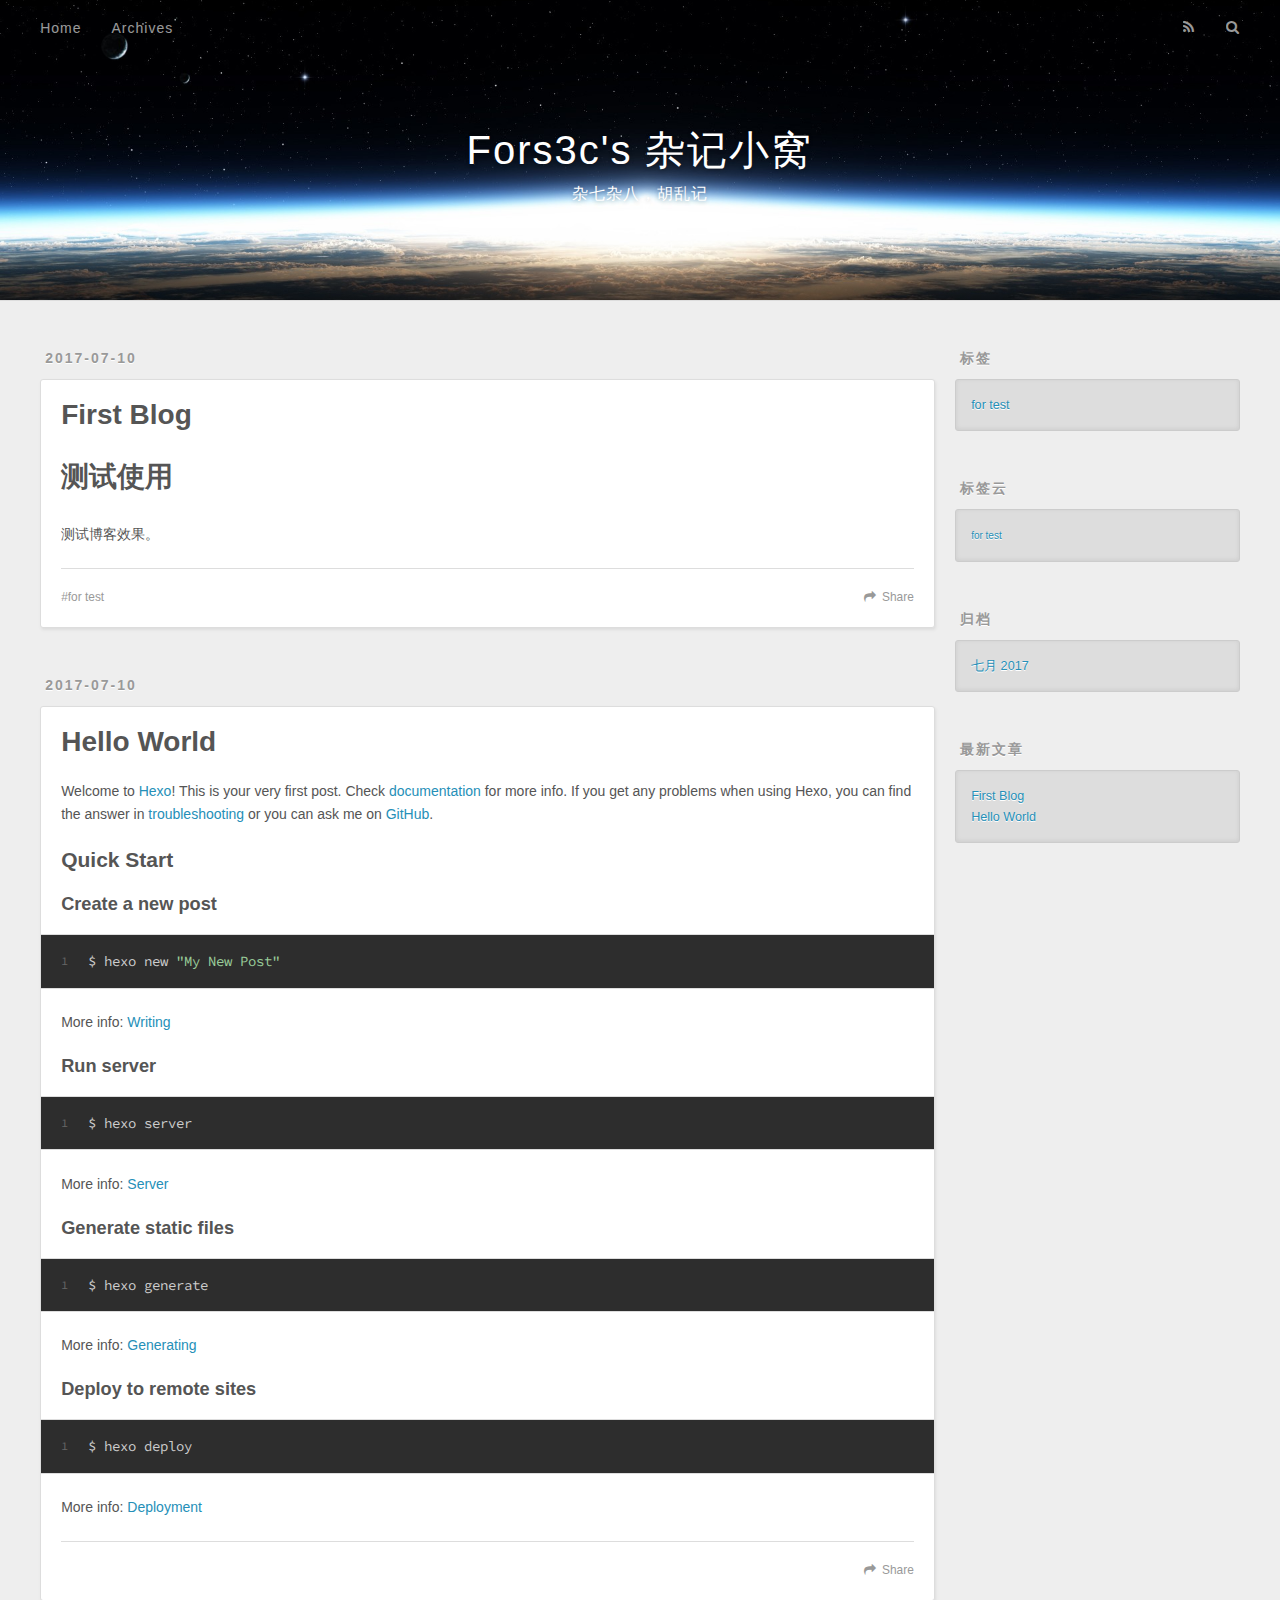
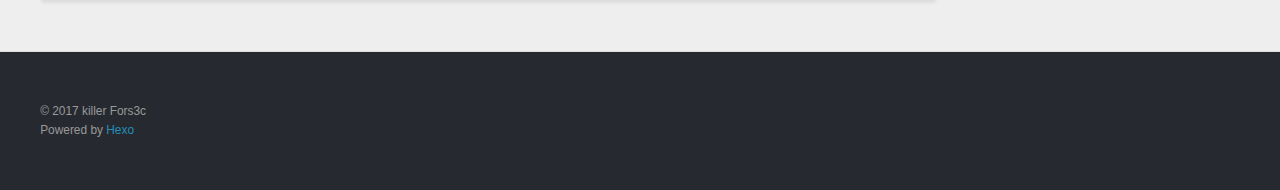
==== index.html @ be697d20 "Site updated: 2017-07-10 10:20:09" ====
<!DOCTYPE html>
<html>
<head>
  <meta charset="utf-8">
  
  <title>Fors3c&#39;s 杂记小窝</title>
  <meta name="viewport" content="width=device-width, initial-scale=1, maximum-scale=1">
  <meta name="description" content="一些学习记录">
<meta property="og:type" content="website">
<meta property="og:title" content="Fors3c&#39;s 杂记小窝">
<meta property="og:url" content="http://fors3c.com/index.html">
<meta property="og:site_name" content="Fors3c&#39;s 杂记小窝">
<meta property="og:description" content="一些学习记录">
<meta name="twitter:card" content="summary">
<meta name="twitter:title" content="Fors3c&#39;s 杂记小窝">
<meta name="twitter:description" content="一些学习记录">
  
    <link rel="alternate" href="/atom.xml" title="Fors3c&#39;s 杂记小窝" type="application/atom+xml">
  
  
    <link rel="icon" href="/favicon.png">
  
  
    <link href="//fonts.googleapis.com/css?family=Source+Code+Pro" rel="stylesheet" type="text/css">
  
  <link rel="stylesheet" href="/css/style.css">
  

</head>

<body>
  <div id="container">
    <div id="wrap">
      <header id="header">
  <div id="banner"></div>
  <div id="header-outer" class="outer">
    <div id="header-title" class="inner">
      <h1 id="logo-wrap">
        <a href="/" id="logo">Fors3c&#39;s 杂记小窝</a>
      </h1>
      
        <h2 id="subtitle-wrap">
          <a href="/" id="subtitle">杂七杂八，胡乱记</a>
        </h2>
      
    </div>
    <div id="header-inner" class="inner">
      <nav id="main-nav">
        <a id="main-nav-toggle" class="nav-icon"></a>
        
          <a class="main-nav-link" href="/">Home</a>
        
          <a class="main-nav-link" href="/archives">Archives</a>
        
      </nav>
      <nav id="sub-nav">
        
          <a id="nav-rss-link" class="nav-icon" href="/atom.xml" title="RSS Feed"></a>
        
        <a id="nav-search-btn" class="nav-icon" title="搜索"></a>
      </nav>
      <div id="search-form-wrap">
        <form action="//google.com/search" method="get" accept-charset="UTF-8" class="search-form"><input type="search" name="q" class="search-form-input" placeholder="Search"><button type="submit" class="search-form-submit">&#xF002;</button><input type="hidden" name="sitesearch" value="http://fors3c.com"></form>
      </div>
    </div>
  </div>
</header>
      <div class="outer">
        <section id="main">
  
    <article id="post-First-Blog" class="article article-type-post" itemscope itemprop="blogPost">
  <div class="article-meta">
    <a href="/2017/07/10/First-Blog/" class="article-date">
  <time datetime="2017-07-10T02:14:02.000Z" itemprop="datePublished">2017-07-10</time>
</a>
    
  </div>
  <div class="article-inner">
    
    
      <header class="article-header">
        
  
    <h1 itemprop="name">
      <a class="article-title" href="/2017/07/10/First-Blog/">First Blog</a>
    </h1>
  

      </header>
    
    <div class="article-entry" itemprop="articleBody">
      
        <h1 id="测试使用"><a href="#测试使用" class="headerlink" title="测试使用"></a>测试使用</h1><p>测试博客效果。</p>

      
    </div>
    <footer class="article-footer">
      <a data-url="http://fors3c.com/2017/07/10/First-Blog/" data-id="cj4xiotg60000abf9pn3mqfpj" class="article-share-link">Share</a>
      
      
  <ul class="article-tag-list"><li class="article-tag-list-item"><a class="article-tag-list-link" href="/tags/for-test/">for test</a></li></ul>

    </footer>
  </div>
  
</article>


  
    <article id="post-hello-world" class="article article-type-post" itemscope itemprop="blogPost">
  <div class="article-meta">
    <a href="/2017/07/10/hello-world/" class="article-date">
  <time datetime="2017-07-10T02:07:21.000Z" itemprop="datePublished">2017-07-10</time>
</a>
    
  </div>
  <div class="article-inner">
    
    
      <header class="article-header">
        
  
    <h1 itemprop="name">
      <a class="article-title" href="/2017/07/10/hello-world/">Hello World</a>
    </h1>
  

      </header>
    
    <div class="article-entry" itemprop="articleBody">
      
        <p>Welcome to <a href="https://hexo.io/" target="_blank" rel="external">Hexo</a>! This is your very first post. Check <a href="https://hexo.io/docs/" target="_blank" rel="external">documentation</a> for more info. If you get any problems when using Hexo, you can find the answer in <a href="https://hexo.io/docs/troubleshooting.html" target="_blank" rel="external">troubleshooting</a> or you can ask me on <a href="https://github.com/hexojs/hexo/issues" target="_blank" rel="external">GitHub</a>.</p>
<h2 id="Quick-Start"><a href="#Quick-Start" class="headerlink" title="Quick Start"></a>Quick Start</h2><h3 id="Create-a-new-post"><a href="#Create-a-new-post" class="headerlink" title="Create a new post"></a>Create a new post</h3><figure class="highlight bash"><table><tr><td class="gutter"><pre><div class="line">1</div></pre></td><td class="code"><pre><div class="line">$ hexo new <span class="string">"My New Post"</span></div></pre></td></tr></table></figure>
<p>More info: <a href="https://hexo.io/docs/writing.html" target="_blank" rel="external">Writing</a></p>
<h3 id="Run-server"><a href="#Run-server" class="headerlink" title="Run server"></a>Run server</h3><figure class="highlight bash"><table><tr><td class="gutter"><pre><div class="line">1</div></pre></td><td class="code"><pre><div class="line">$ hexo server</div></pre></td></tr></table></figure>
<p>More info: <a href="https://hexo.io/docs/server.html" target="_blank" rel="external">Server</a></p>
<h3 id="Generate-static-files"><a href="#Generate-static-files" class="headerlink" title="Generate static files"></a>Generate static files</h3><figure class="highlight bash"><table><tr><td class="gutter"><pre><div class="line">1</div></pre></td><td class="code"><pre><div class="line">$ hexo generate</div></pre></td></tr></table></figure>
<p>More info: <a href="https://hexo.io/docs/generating.html" target="_blank" rel="external">Generating</a></p>
<h3 id="Deploy-to-remote-sites"><a href="#Deploy-to-remote-sites" class="headerlink" title="Deploy to remote sites"></a>Deploy to remote sites</h3><figure class="highlight bash"><table><tr><td class="gutter"><pre><div class="line">1</div></pre></td><td class="code"><pre><div class="line">$ hexo deploy</div></pre></td></tr></table></figure>
<p>More info: <a href="https://hexo.io/docs/deployment.html" target="_blank" rel="external">Deployment</a></p>

      
    </div>
    <footer class="article-footer">
      <a data-url="http://fors3c.com/2017/07/10/hello-world/" data-id="cj4xiotgs0003abf992qatkgc" class="article-share-link">Share</a>
      
      
    </footer>
  </div>
  
</article>


  

</section>
        
          <aside id="sidebar">
  
    

  
    
  <div class="widget-wrap">
    <h3 class="widget-title">标签</h3>
    <div class="widget">
      <ul class="tag-list"><li class="tag-list-item"><a class="tag-list-link" href="/tags/for-test/">for test</a></li></ul>
    </div>
  </div>


  
    
  <div class="widget-wrap">
    <h3 class="widget-title">标签云</h3>
    <div class="widget tagcloud">
      <a href="/tags/for-test/" style="font-size: 10px;">for test</a>
    </div>
  </div>

  
    
  <div class="widget-wrap">
    <h3 class="widget-title">归档</h3>
    <div class="widget">
      <ul class="archive-list"><li class="archive-list-item"><a class="archive-list-link" href="/archives/2017/07/">七月 2017</a></li></ul>
    </div>
  </div>


  
    
  <div class="widget-wrap">
    <h3 class="widget-title">最新文章</h3>
    <div class="widget">
      <ul>
        
          <li>
            <a href="/2017/07/10/First-Blog/">First Blog</a>
          </li>
        
          <li>
            <a href="/2017/07/10/hello-world/">Hello World</a>
          </li>
        
      </ul>
    </div>
  </div>

  
</aside>
        
      </div>
      <footer id="footer">
  
  <div class="outer">
    <div id="footer-info" class="inner">
      &copy; 2017 killer Fors3c<br>
      Powered by <a href="http://hexo.io/" target="_blank">Hexo</a>
    </div>
  </div>
</footer>
    </div>
    <nav id="mobile-nav">
  
    <a href="/" class="mobile-nav-link">Home</a>
  
    <a href="/archives" class="mobile-nav-link">Archives</a>
  
</nav>
    

<script src="//ajax.googleapis.com/ajax/libs/jquery/2.0.3/jquery.min.js"></script>


  <link rel="stylesheet" href="/fancybox/jquery.fancybox.css">
  <script src="/fancybox/jquery.fancybox.pack.js"></script>


<script src="/js/script.js"></script>

  </div>
</body>
</html>
---- css/style.css ----
body {
  width: 100%;
}
body:before,
body:after {
  content: "";
  display: table;
}
body:after {
  clear: both;
}
html,
body,
div,
span,
applet,
object,
iframe,
h1,
h2,
h3,
h4,
h5,
h6,
p,
blockquote,
pre,
a,
abbr,
acronym,
address,
big,
cite,
code,
del,
dfn,
em,
img,
ins,
kbd,
q,
s,
samp,
small,
strike,
strong,
sub,
sup,
tt,
var,
dl,
dt,
dd,
ol,
ul,
li,
fieldset,
form,
label,
legend,
table,
caption,
tbody,
tfoot,
thead,
tr,
th,
td {
  margin: 0;
  padding: 0;
  border: 0;
  outline: 0;
  font-weight: inherit;
  font-style: inherit;
  font-family: inherit;
  font-size: 100%;
  vertical-align: baseline;
}
body {
  line-height: 1;
  color: #000;
  background: #fff;
}
ol,
ul {
  list-style: none;
}
table {
  border-collapse: separate;
  border-spacing: 0;
  vertical-align: middle;
}
caption,
th,
td {
  text-align: left;
  font-weight: normal;
  vertical-align: middle;
}
a img {
  border: none;
}
input,
button {
  margin: 0;
  padding: 0;
}
input::-moz-focus-inner,
button::-moz-focus-inner {
  border: 0;
  padding: 0;
}
@font-face {
  font-family: FontAwesome;
  font-style: normal;
  font-weight: normal;
  src: url("fonts/fontawesome-webfont.eot?v=#4.0.3");
  src: url("fonts/fontawesome-webfont.eot?#iefix&v=#4.0.3") format("embedded-opentype"), url("fonts/fontawesome-webfont.woff?v=#4.0.3") format("woff"), url("fonts/fontawesome-webfont.ttf?v=#4.0.3") format("truetype"), url("fonts/fontawesome-webfont.svg#fontawesomeregular?v=#4.0.3") format("svg");
}
html,
body,
#container {
  height: 100%;
}
body {
  background: #eee;
  font: 14px "Helvetica Neue", Helvetica, Arial, sans-serif;
  -webkit-text-size-adjust: 100%;
}
.outer {
  max-width: 1220px;
  margin: 0 auto;
  padding: 0 20px;
}
.outer:before,
.outer:after {
  content: "";
  display: table;
}
.outer:after {
  clear: both;
}
.inner {
  display: inline;
  float: left;
  width: 98.33333333333333%;
  margin: 0 0.833333333333333%;
}
.left,
.alignleft {
  float: left;
}
.right,
.alignright {
  float: right;
}
.clear {
  clear: both;
}
#container {
  position: relative;
}
.mobile-nav-on {
  overflow: hidden;
}
#wrap {
  height: 100%;
  width: 100%;
  position: absolute;
  top: 0;
  left: 0;
  -webkit-transition: 0.2s ease-out;
  -moz-transition: 0.2s ease-out;
  -ms-transition: 0.2s ease-out;
  transition: 0.2s ease-out;
  z-index: 1;
  background: #eee;
}
.mobile-nav-on #wrap {
  left: 280px;
}
@media screen and (min-width: 768px) {
  #main {
    display: inline;
    float: left;
    width: 73.33333333333333%;
    margin: 0 0.833333333333333%;
  }
}
.article-date,
.article-category-link,
.archive-year,
.widget-title {
  text-decoration: none;
  text-transform: uppercase;
  letter-spacing: 2px;
  color: #999;
  margin-bottom: 1em;
  margin-left: 5px;
  line-height: 1em;
  text-shadow: 0 1px #fff;
  font-weight: bold;
}
.article-inner,
.archive-article-inner {
  background: #fff;
  -webkit-box-shadow: 1px 2px 3px #ddd;
  box-shadow: 1px 2px 3px #ddd;
  border: 1px solid #ddd;
  border-radius: 3px;
}
.article-entry h1,
.widget h1 {
  font-size: 2em;
}
.article-entry h2,
.widget h2 {
  font-size: 1.5em;
}
.article-entry h3,
.widget h3 {
  font-size: 1.3em;
}
.article-entry h4,
.widget h4 {
  font-size: 1.2em;
}
.article-entry h5,
.widget h5 {
  font-size: 1em;
}
.article-entry h6,
.widget h6 {
  font-size: 1em;
  color: #999;
}
.article-entry hr,
.widget hr {
  border: 1px dashed #ddd;
}
.article-entry strong,
.widget strong {
  font-weight: bold;
}
.article-entry em,
.widget em,
.article-entry cite,
.widget cite {
  font-style: italic;
}
.article-entry sup,
.widget sup,
.article-entry sub,
.widget sub {
  font-size: 0.75em;
  line-height: 0;
  position: relative;
  vertical-align: baseline;
}
.article-entry sup,
.widget sup {
  top: -0.5em;
}
.article-entry sub,
.widget sub {
  bottom: -0.2em;
}
.article-entry small,
.widget small {
  font-size: 0.85em;
}
.article-entry acronym,
.widget acronym,
.article-entry abbr,
.widget abbr {
  border-bottom: 1px dotted;
}
.article-entry ul,
.widget ul,
.article-entry ol,
.widget ol,
.article-entry dl,
.widget dl {
  margin: 0 20px;
  line-height: 1.6em;
}
.article-entry ul ul,
.widget ul ul,
.article-entry ol ul,
.widget ol ul,
.article-entry ul ol,
.widget ul ol,
.article-entry ol ol,
.widget ol ol {
  margin-top: 0;
  margin-bottom: 0;
}
.article-entry ul,
.widget ul {
  list-style: disc;
}
.article-entry ol,
.widget ol {
  list-style: decimal;
}
.article-entry dt,
.widget dt {
  font-weight: bold;
}
#header {
  height: 300px;
  position: relative;
  border-bottom: 1px solid #ddd;
}
#header:before,
#header:after {
  content: "";
  position: absolute;
  left: 0;
  right: 0;
  height: 40px;
}
#header:before {
  top: 0;
  background: -webkit-linear-gradient(rgba(0,0,0,0.2), transparent);
  background: -moz-linear-gradient(rgba(0,0,0,0.2), transparent);
  background: -ms-linear-gradient(rgba(0,0,0,0.2), transparent);
  background: linear-gradient(rgba(0,0,0,0.2), transparent);
}
#header:after {
  bottom: 0;
  background: -webkit-linear-gradient(transparent, rgba(0,0,0,0.2));
  background: -moz-linear-gradient(transparent, rgba(0,0,0,0.2));
  background: -ms-linear-gradient(transparent, rgba(0,0,0,0.2));
  background: linear-gradient(transparent, rgba(0,0,0,0.2));
}
#header-outer {
  height: 100%;
  position: relative;
}
#header-inner {
  position: relative;
  overflow: hidden;
}
#banner {
  position: absolute;
  top: 0;
  left: 0;
  width: 100%;
  height: 100%;
  background: url("images/banner.jpg") center #000;
  -webkit-background-size: cover;
  -moz-background-size: cover;
  background-size: cover;
  z-index: -1;
}
#header-title {
  text-align: center;
  height: 40px;
  position: absolute;
  top: 50%;
  left: 0;
  margin-top: -20px;
}
#logo,
#subtitle {
  text-decoration: none;
  color: #fff;
  font-weight: 300;
  text-shadow: 0 1px 4px rgba(0,0,0,0.3);
}
#logo {
  font-size: 40px;
  line-height: 40px;
  letter-spacing: 2px;
}
#subtitle {
  font-size: 16px;
  line-height: 16px;
  letter-spacing: 1px;
}
#subtitle-wrap {
  margin-top: 16px;
}
#main-nav {
  float: left;
  margin-left: -15px;
}
.nav-icon,
.main-nav-link {
  float: left;
  color: #fff;
  opacity: 0.6;
  text-decoration: none;
  text-shadow: 0 1px rgba(0,0,0,0.2);
  -webkit-transition: opacity 0.2s;
  -moz-transition: opacity 0.2s;
  -ms-transition: opacity 0.2s;
  transition: opacity 0.2s;
  display: block;
  padding: 20px 15px;
}
.nav-icon:hover,
.main-nav-link:hover {
  opacity: 1;
}
.nav-icon {
  font-family: FontAwesome;
  text-align: center;
  font-size: 14px;
  width: 14px;
  height: 14px;
  padding: 20px 15px;
  position: relative;
  cursor: pointer;
}
.main-nav-link {
  font-weight: 300;
  letter-spacing: 1px;
}
@media screen and (max-width: 479px) {
  .main-nav-link {
    display: none;
  }
}
#main-nav-toggle {
  display: none;
}
#main-nav-toggle:before {
  content: "\f0c9";
}
@media screen and (max-width: 479px) {
  #main-nav-toggle {
    display: block;
  }
}
#sub-nav {
  float: right;
  margin-right: -15px;
}
#nav-rss-link:before {
  content: "\f09e";
}
#nav-search-btn:before {
  content: "\f002";
}
#search-form-wrap {
  position: absolute;
  top: 15px;
  width: 150px;
  height: 30px;
  right: -150px;
  opacity: 0;
  -webkit-transition: 0.2s ease-out;
  -moz-transition: 0.2s ease-out;
  -ms-transition: 0.2s ease-out;
  transition: 0.2s ease-out;
}
#search-form-wrap.on {
  opacity: 1;
  right: 0;
}
@media screen and (max-width: 479px) {
  #search-form-wrap {
    width: 100%;
    right: -100%;
  }
}
.search-form {
  position: absolute;
  top: 0;
  left: 0;
  right: 0;
  background: #fff;
  padding: 5px 15px;
  border-radius: 15px;
  -webkit-box-shadow: 0 0 10px rgba(0,0,0,0.3);
  box-shadow: 0 0 10px rgba(0,0,0,0.3);
}
.search-form-input {
  border: none;
  background: none;
  color: #555;
  width: 100%;
  font: 13px "Helvetica Neue", Helvetica, Arial, sans-serif;
  outline: none;
}
.search-form-input::-webkit-search-results-decoration,
.search-form-input::-webkit-search-cancel-button {
  -webkit-appearance: none;
}
.search-form-submit {
  position: absolute;
  top: 50%;
  right: 10px;
  margin-top: -7px;
  font: 13px FontAwesome;
  border: none;
  background: none;
  color: #bbb;
  cursor: pointer;
}
.search-form-submit:hover,
.search-form-submit:focus {
  color: #777;
}
.article {
  margin: 50px 0;
}
.article-inner {
  overflow: hidden;
}
.article-meta:before,
.article-meta:after {
  content: "";
  display: table;
}
.article-meta:after {
  clear: both;
}
.article-date {
  float: left;
}
.article-category {
  float: left;
  line-height: 1em;
  color: #ccc;
  text-shadow: 0 1px #fff;
  margin-left: 8px;
}
.article-category:before {
  content: "\2022";
}
.article-category-link {
  margin: 0 12px 1em;
}
.article-header {
  padding: 20px 20px 0;
}
.article-title {
  text-decoration: none;
  font-size: 2em;
  font-weight: bold;
  color: #555;
  line-height: 1.1em;
  -webkit-transition: color 0.2s;
  -moz-transition: color 0.2s;
  -ms-transition: color 0.2s;
  transition: color 0.2s;
}
a.article-title:hover {
  color: #258fb8;
}
.article-entry {
  color: #555;
  padding: 0 20px;
}
.article-entry:before,
.article-entry:after {
  content: "";
  display: table;
}
.article-entry:after {
  clear: both;
}
.article-entry p,
.article-entry table {
  line-height: 1.6em;
  margin: 1.6em 0;
}
.article-entry h1,
.article-entry h2,
.article-entry h3,
.article-entry h4,
.article-entry h5,
.article-entry h6 {
  font-weight: bold;
}
.article-entry h1,
.article-entry h2,
.article-entry h3,
.article-entry h4,
.article-entry h5,
.article-entry h6 {
  line-height: 1.1em;
  margin: 1.1em 0;
}
.article-entry a {
  color: #258fb8;
  text-decoration: none;
}
.article-entry a:hover {
  text-decoration: underline;
}
.article-entry ul,
.article-entry ol,
.article-entry dl {
  margin-top: 1.6em;
  margin-bottom: 1.6em;
}
.article-entry img,
.article-entry video {
  max-width: 100%;
  height: auto;
  display: block;
  margin: auto;
}
.article-entry iframe {
  border: none;
}
.article-entry table {
  width: 100%;
  border-collapse: collapse;
  border-spacing: 0;
}
.article-entry th {
  font-weight: bold;
  border-bottom: 3px solid #ddd;
  padding-bottom: 0.5em;
}
.article-entry td {
  border-bottom: 1px solid #ddd;
  padding: 10px 0;
}
.article-entry blockquote {
  font-family: Georgia, "Times New Roman", serif;
  font-size: 1.4em;
  margin: 1.6em 20px;
  text-align: center;
}
.article-entry blockquote footer {
  font-size: 14px;
  margin: 1.6em 0;
  font-family: "Helvetica Neue", Helvetica, Arial, sans-serif;
}
.article-entry blockquote footer cite:before {
  content: "—";
  padding: 0 0.5em;
}
.article-entry .pullquote {
  text-align: left;
  width: 45%;
  margin: 0;
}
.article-entry .pullquote.left {
  margin-left: 0.5em;
  margin-right: 1em;
}
.article-entry .pullquote.right {
  margin-right: 0.5em;
  margin-left: 1em;
}
.article-entry .caption {
  color: #999;
  display: block;
  font-size: 0.9em;
  margin-top: 0.5em;
  position: relative;
  text-align: center;
}
.article-entry .video-container {
  position: relative;
  padding-top: 56.25%;
  height: 0;
  overflow: hidden;
}
.article-entry .video-container iframe,
.article-entry .video-container object,
.article-entry .video-container embed {
  position: absolute;
  top: 0;
  left: 0;
  width: 100%;
  height: 100%;
  margin-top: 0;
}
.article-more-link a {
  display: inline-block;
  line-height: 1em;
  padding: 6px 15px;
  border-radius: 15px;
  background: #eee;
  color: #999;
  text-shadow: 0 1px #fff;
  text-decoration: none;
}
.article-more-link a:hover {
  background: #258fb8;
  color: #fff;
  text-decoration: none;
  text-shadow: 0 1px #1e7293;
}
.article-footer {
  font-size: 0.85em;
  line-height: 1.6em;
  border-top: 1px solid #ddd;
  padding-top: 1.6em;
  margin: 0 20px 20px;
}
.article-footer:before,
.article-footer:after {
  content: "";
  display: table;
}
.article-footer:after {
  clear: both;
}
.article-footer a {
  color: #999;
  text-decoration: none;
}
.article-footer a:hover {
  color: #555;
}
.article-tag-list-item {
  float: left;
  margin-right: 10px;
}
.article-tag-list-link:before {
  content: "#";
}
.article-comment-link {
  float: right;
}
.article-comment-link:before {
  content: "\f075";
  font-family: FontAwesome;
  padding-right: 8px;
}
.article-share-link {
  cursor: pointer;
  float: right;
  margin-left: 20px;
}
.article-share-link:before {
  content: "\f064";
  font-family: FontAwesome;
  padding-right: 6px;
}
#article-nav {
  position: relative;
}
#article-nav:before,
#article-nav:after {
  content: "";
  display: table;
}
#article-nav:after {
  clear: both;
}
@media screen and (min-width: 768px) {
  #article-nav {
    margin: 50px 0;
  }
  #article-nav:before {
    width: 8px;
    height: 8px;
    position: absolute;
    top: 50%;
    left: 50%;
    margin-top: -4px;
    margin-left: -4px;
    content: "";
    border-radius: 50%;
    background: #ddd;
    -webkit-box-shadow: 0 1px 2px #fff;
    box-shadow: 0 1px 2px #fff;
  }
}
.article-nav-link-wrap {
  text-decoration: none;
  text-shadow: 0 1px #fff;
  color: #999;
  -webkit-box-sizing: border-box;
  -moz-box-sizing: border-box;
  box-sizing: border-box;
  margin-top: 50px;
  text-align: center;
  display: block;
}
.article-nav-link-wrap:hover {
  color: #555;
}
@media screen and (min-width: 768px) {
  .article-nav-link-wrap {
    width: 50%;
    margin-top: 0;
  }
}
@media screen and (min-width: 768px) {
  #article-nav-newer {
    float: left;
    text-align: right;
    padding-right: 20px;
  }
}
@media screen and (min-width: 768px) {
  #article-nav-older {
    float: right;
    text-align: left;
    padding-left: 20px;
  }
}
.article-nav-caption {
  text-transform: uppercase;
  letter-spacing: 2px;
  color: #ddd;
  line-height: 1em;
  font-weight: bold;
}
#article-nav-newer .article-nav-caption {
  margin-right: -2px;
}
.article-nav-title {
  font-size: 0.85em;
  line-height: 1.6em;
  margin-top: 0.5em;
}
.article-share-box {
  position: absolute;
  display: none;
  background: #fff;
  -webkit-box-shadow: 1px 2px 10px rgba(0,0,0,0.2);
  box-shadow: 1px 2px 10px rgba(0,0,0,0.2);
  border-radius: 3px;
  margin-left: -145px;
  overflow: hidden;
  z-index: 1;
}
.article-share-box.on {
  display: block;
}
.article-share-input {
  width: 100%;
  background: none;
  -webkit-box-sizing: border-box;
  -moz-box-sizing: border-box;
  box-sizing: border-box;
  font: 14px "Helvetica Neue", Helvetica, Arial, sans-serif;
  padding: 0 15px;
  color: #555;
  outline: none;
  border: 1px solid #ddd;
  border-radius: 3px 3px 0 0;
  height: 36px;
  line-height: 36px;
}
.article-share-links {
  background: #eee;
}
.article-share-links:before,
.article-share-links:after {
  content: "";
  display: table;
}
.article-share-links:after {
  clear: both;
}
.article-share-twitter,
.article-share-facebook,
.article-share-pinterest,
.article-share-google {
  width: 50px;
  height: 36px;
  display: block;
  float: left;
  position: relative;
  color: #999;
  text-shadow: 0 1px #fff;
}
.article-share-twitter:before,
.article-share-facebook:before,
.article-share-pinterest:before,
.article-share-google:before {
  font-size: 20px;
  font-family: FontAwesome;
  width: 20px;
  height: 20px;
  position: absolute;
  top: 50%;
  left: 50%;
  margin-top: -10px;
  margin-left: -10px;
  text-align: center;
}
.article-share-twitter:hover,
.article-share-facebook:hover,
.article-share-pinterest:hover,
.article-share-google:hover {
  color: #fff;
}
.article-share-twitter:before {
  content: "\f099";
}
.article-share-twitter:hover {
  background: #00aced;
  text-shadow: 0 1px #008abe;
}
.article-share-facebook:before {
  content: "\f09a";
}
.article-share-facebook:hover {
  background: #3b5998;
  text-shadow: 0 1px #2f477a;
}
.article-share-pinterest:before {
  content: "\f0d2";
}
.article-share-pinterest:hover {
  background: #cb2027;
  text-shadow: 0 1px #a21a1f;
}
.article-share-google:before {
  content: "\f0d5";
}
.article-share-google:hover {
  background: #dd4b39;
  text-shadow: 0 1px #be3221;
}
.article-gallery {
  background: #000;
  position: relative;
}
.article-gallery-photos {
  position: relative;
  overflow: hidden;
}
.article-gallery-img {
  display: none;
  max-width: 100%;
}
.article-gallery-img:first-child {
  display: block;
}
.article-gallery-img.loaded {
  position: absolute;
  display: block;
}
.article-gallery-img img {
  display: block;
  max-width: 100%;
  margin: 0 auto;
}
#comments {
  background: #fff;
  -webkit-box-shadow: 1px 2px 3px #ddd;
  box-shadow: 1px 2px 3px #ddd;
  padding: 20px;
  border: 1px solid #ddd;
  border-radius: 3px;
  margin: 50px 0;
}
#comments a {
  color: #258fb8;
}
.archives-wrap {
  margin: 50px 0;
}
.archives:before,
.archives:after {
  content: "";
  display: table;
}
.archives:after {
  clear: both;
}
.archive-year-wrap {
  margin-bottom: 1em;
}
.archives {
  -webkit-column-gap: 10px;
  -moz-column-gap: 10px;
  column-gap: 10px;
}
@media screen and (min-width: 480px) and (max-width: 767px) {
  .archives {
    -webkit-column-count: 2;
    -moz-column-count: 2;
    column-count: 2;
  }
}
@media screen and (min-width: 768px) {
  .archives {
    -webkit-column-count: 3;
    -moz-column-count: 3;
    column-count: 3;
  }
}
.archive-article {
  -webkit-column-break-inside: avoid;
  page-break-inside: avoid;
  overflow: hidden;
  break-inside: avoid-column;
}
.archive-article-inner {
  padding: 10px;
  margin-bottom: 15px;
}
.archive-article-title {
  text-decoration: none;
  font-weight: bold;
  color: #555;
  -webkit-transition: color 0.2s;
  -moz-transition: color 0.2s;
  -ms-transition: color 0.2s;
  transition: color 0.2s;
  line-height: 1.6em;
}
.archive-article-title:hover {
  color: #258fb8;
}
.archive-article-footer {
  margin-top: 1em;
}
.archive-article-date {
  color: #999;
  text-decoration: none;
  font-size: 0.85em;
  line-height: 1em;
  margin-bottom: 0.5em;
  display: block;
}
#page-nav {
  margin: 50px auto;
  background: #fff;
  -webkit-box-shadow: 1px 2px 3px #ddd;
  box-shadow: 1px 2px 3px #ddd;
  border: 1px solid #ddd;
  border-radius: 3px;
  text-align: center;
  color: #999;
  overflow: hidden;
}
#page-nav:before,
#page-nav:after {
  content: "";
  display: table;
}
#page-nav:after {
  clear: both;
}
#page-nav a,
#page-nav span {
  padding: 10px 20px;
  line-height: 1;
  height: 2ex;
}
#page-nav a {
  color: #999;
  text-decoration: none;
}
#page-nav a:hover {
  background: #999;
  color: #fff;
}
#page-nav .prev {
  float: left;
}
#page-nav .next {
  float: right;
}
#page-nav .page-number {
  display: inline-block;
}
@media screen and (max-width: 479px) {
  #page-nav .page-number {
    display: none;
  }
}
#page-nav .current {
  color: #555;
  font-weight: bold;
}
#page-nav .space {
  color: #ddd;
}
#footer {
  background: #262a30;
  padding: 50px 0;
  border-top: 1px solid #ddd;
  color: #999;
}
#footer a {
  color: #258fb8;
  text-decoration: none;
}
#footer a:hover {
  text-decoration: underline;
}
#footer-info {
  line-height: 1.6em;
  font-size: 0.85em;
}
.article-entry pre,
.article-entry .highlight {
  background: #2d2d2d;
  margin: 0 -20px;
  padding: 15px 20px;
  border-style: solid;
  border-color: #ddd;
  border-width: 1px 0;
  overflow: auto;
  color: #ccc;
  line-height: 22.400000000000002px;
}
.article-entry .highlight .gutter pre,
.article-entry .gist .gist-file .gist-data .line-numbers {
  color: #666;
  font-size: 0.85em;
}
.article-entry pre,
.article-entry code {
  font-family: "Source Code Pro", Consolas, Monaco, Menlo, Consolas, monospace;
}
.article-entry code {
  background: #eee;
  text-shadow: 0 1px #fff;
  padding: 0 0.3em;
}
.article-entry pre code {
  background: none;
  text-shadow: none;
  padding: 0;
}
.article-entry .highlight pre {
  border: none;
  margin: 0;
  padding: 0;
}
.article-entry .highlight table {
  margin: 0;
  width: auto;
}
.article-entry .highlight td {
  border: none;
  padding: 0;
}
.article-entry .highlight figcaption {
  font-size: 0.85em;
  color: #999;
  line-height: 1em;
  margin-bottom: 1em;
}
.article-entry .highlight figcaption:before,
.article-entry .highlight figcaption:after {
  content: "";
  display: table;
}
.article-entry .highlight figcaption:after {
  clear: both;
}
.article-entry .highlight figcaption a {
  float: right;
}
.article-entry .highlight .gutter pre {
  text-align: right;
  padding-right: 20px;
}
.article-entry .highlight .line {
  height: 22.400000000000002px;
}
.article-entry .highlight .line.marked {
  background: #515151;
}
.article-entry .gist {
  margin: 0 -20px;
  border-style: solid;
  border-color: #ddd;
  border-width: 1px 0;
  background: #2d2d2d;
  padding: 15px 20px 15px 0;
}
.article-entry .gist .gist-file {
  border: none;
  font-family: "Source Code Pro", Consolas, Monaco, Menlo, Consolas, monospace;
  margin: 0;
}
.article-entry .gist .gist-file .gist-data {
  background: none;
  border: none;
}
.article-entry .gist .gist-file .gist-data .line-numbers {
  background: none;
  border: none;
  padding: 0 20px 0 0;
}
.article-entry .gist .gist-file .gist-data .line-data {
  padding: 0 !important;
}
.article-entry .gist .gist-file .highlight {
  margin: 0;
  padding: 0;
  border: none;
}
.article-entry .gist .gist-file .gist-meta {
  background: #2d2d2d;
  color: #999;
  font: 0.85em "Helvetica Neue", Helvetica, Arial, sans-serif;
  text-shadow: 0 0;
  padding: 0;
  margin-top: 1em;
  margin-left: 20px;
}
.article-entry .gist .gist-file .gist-meta a {
  color: #258fb8;
  font-weight: normal;
}
.article-entry .gist .gist-file .gist-meta a:hover {
  text-decoration: underline;
}
pre .comment,
pre .title {
  color: #999;
}
pre .variable,
pre .attribute,
pre .tag,
pre .regexp,
pre .ruby .constant,
pre .xml .tag .title,
pre .xml .pi,
pre .xml .doctype,
pre .html .doctype,
pre .css .id,
pre .css .class,
pre .css .pseudo {
  color: #f2777a;
}
pre .number,
pre .preprocessor,
pre .built_in,
pre .literal,
pre .params,
pre .constant {
  color: #f99157;
}
pre .class,
pre .ruby .class .title,
pre .css .rules .attribute {
  color: #9c9;
}
pre .string,
pre .value,
pre .inheritance,
pre .header,
pre .ruby .symbol,
pre .xml .cdata {
  color: #9c9;
}
pre .css .hexcolor {
  color: #6cc;
}
pre .function,
pre .python .decorator,
pre .python .title,
pre .ruby .function .title,
pre .ruby .title .keyword,
pre .perl .sub,
pre .javascript .title,
pre .coffeescript .title {
  color: #69c;
}
pre .keyword,
pre .javascript .function {
  color: #c9c;
}
@media screen and (max-width: 479px) {
  #mobile-nav {
    position: absolute;
    top: 0;
    left: 0;
    width: 280px;
    height: 100%;
    background: #191919;
    border-right: 1px solid #fff;
  }
}
@media screen and (max-width: 479px) {
  .mobile-nav-link {
    display: block;
    color: #999;
    text-decoration: none;
    padding: 15px 20px;
    font-weight: bold;
  }
  .mobile-nav-link:hover {
    color: #fff;
  }
}
@media screen and (min-width: 768px) {
  #sidebar {
    display: inline;
    float: left;
    width: 23.333333333333332%;
    margin: 0 0.833333333333333%;
  }
}
.widget-wrap {
  margin: 50px 0;
}
.widget {
  color: #777;
  text-shadow: 0 1px #fff;
  background: #ddd;
  -webkit-box-shadow: 0 -1px 4px #ccc inset;
  box-shadow: 0 -1px 4px #ccc inset;
  border: 1px solid #ccc;
  padding: 15px;
  border-radius: 3px;
}
.widget a {
  color: #258fb8;
  text-decoration: none;
}
.widget a:hover {
  text-decoration: underline;
}
.widget ul ul,
.widget ol ul,
.widget dl ul,
.widget ul ol,
.widget ol ol,
.widget dl ol,
.widget ul dl,
.widget ol dl,
.widget dl dl {
  margin-left: 15px;
  list-style: disc;
}
.widget {
  line-height: 1.6em;
  word-wrap: break-word;
  font-size: 0.9em;
}
.widget ul,
.widget ol {
  list-style: none;
  margin: 0;
}
.widget ul ul,
.widget ol ul,
.widget ul ol,
.widget ol ol {
  margin: 0 20px;
}
.widget ul ul,
.widget ol ul {
  list-style: disc;
}
.widget ul ol,
.widget ol ol {
  list-style: decimal;
}
.category-list-count,
.tag-list-count,
.archive-list-count {
  padding-left: 5px;
  color: #999;
  font-size: 0.85em;
}
.category-list-count:before,
.tag-list-count:before,
.archive-list-count:before {
  content: "(";
}
.category-list-count:after,
.tag-list-count:after,
.archive-list-count:after {
  content: ")";
}
.tagcloud a {
  margin-right: 5px;
  display: inline-block;
}
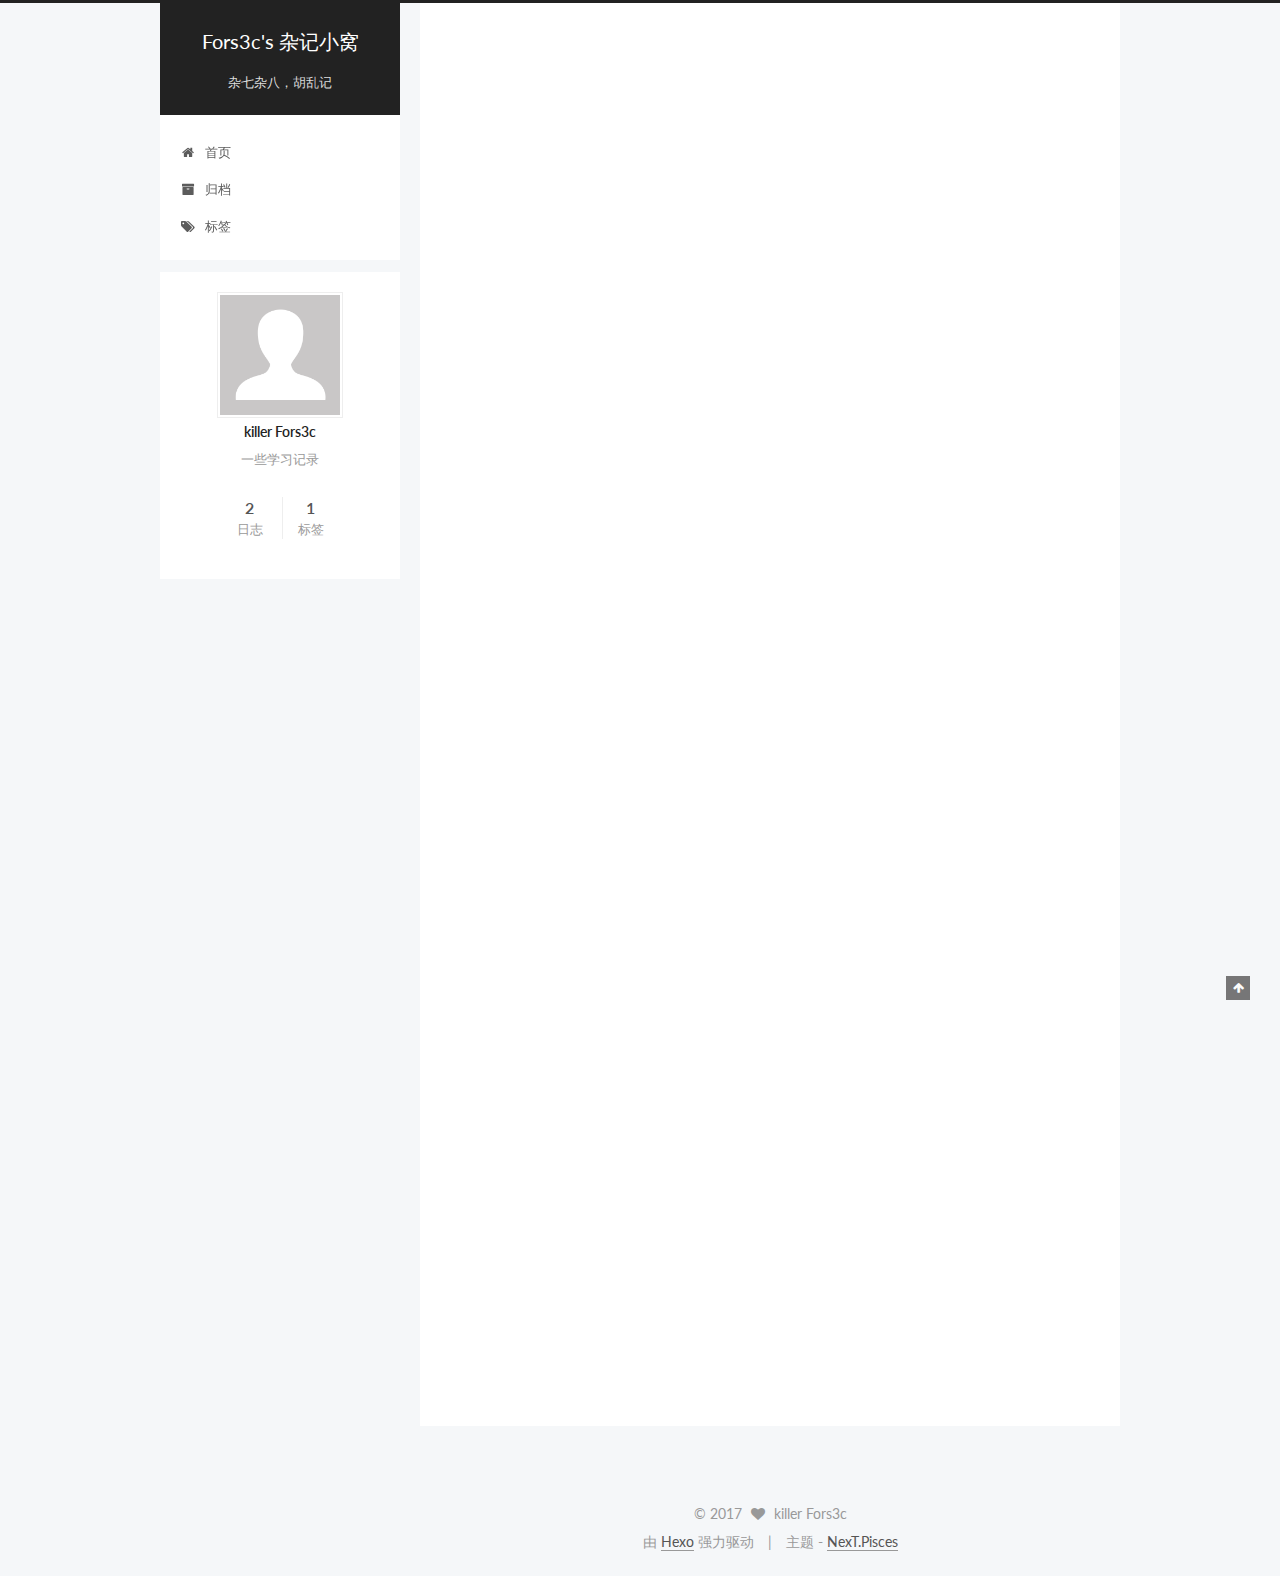
==== commit b45e93bb: "Site updated: 2017-07-10 11:24:01" ====
--- a/index.html
+++ b/index.html
@@ -1,11 +1,99 @@
-<!DOCTYPE html>
-<html>
+<!doctype html>
+
+
+
+  
+
+
+<html class="theme-next pisces use-motion" lang="zh-Hans">
 <head>
-  <meta charset="utf-8">
-  
-  <title>Fors3c&#39;s 杂记小窝</title>
-  <meta name="viewport" content="width=device-width, initial-scale=1, maximum-scale=1">
-  <meta name="description" content="一些学习记录">
+  <meta charset="UTF-8"/>
+<meta http-equiv="X-UA-Compatible" content="IE=edge" />
+<meta name="viewport" content="width=device-width, initial-scale=1, maximum-scale=1"/>
+
+
+
+
+
+
+
+
+
+<meta http-equiv="Cache-Control" content="no-transform" />
+<meta http-equiv="Cache-Control" content="no-siteapp" />
+
+
+
+
+
+
+
+
+
+
+
+
+
+
+
+  
+  
+  <link href="/lib/fancybox/source/jquery.fancybox.css?v=2.1.5" rel="stylesheet" type="text/css" />
+
+
+
+
+  
+  
+  
+  
+
+  
+    
+    
+  
+
+  
+
+  
+
+  
+
+  
+
+  
+    
+    
+    <link href="//fonts.googleapis.com/css?family=Lato:300,300italic,400,400italic,700,700italic&subset=latin,latin-ext" rel="stylesheet" type="text/css">
+  
+
+
+
+
+
+
+<link href="/lib/font-awesome/css/font-awesome.min.css?v=4.6.2" rel="stylesheet" type="text/css" />
+
+<link href="/css/main.css?v=5.1.1" rel="stylesheet" type="text/css" />
+
+
+  <meta name="keywords" content="Hexo, NexT" />
+
+
+
+
+
+
+
+
+  <link rel="shortcut icon" type="image/x-icon" href="/favicon.ico?v=5.1.1" />
+
+
+
+
+
+
+<meta name="description" content="一些学习记录">
 <meta property="og:type" content="website">
 <meta property="og:title" content="Fors3c&#39;s 杂记小窝">
 <meta property="og:url" content="http://fors3c.com/index.html">
@@ -14,122 +102,341 @@
 <meta name="twitter:card" content="summary">
 <meta name="twitter:title" content="Fors3c&#39;s 杂记小窝">
 <meta name="twitter:description" content="一些学习记录">
-  
-    <link rel="alternate" href="/atom.xml" title="Fors3c&#39;s 杂记小窝" type="application/atom+xml">
-  
-  
-    <link rel="icon" href="/favicon.png">
-  
-  
-    <link href="//fonts.googleapis.com/css?family=Source+Code+Pro" rel="stylesheet" type="text/css">
-  
-  <link rel="stylesheet" href="/css/style.css">
-  
+
+
+
+<script type="text/javascript" id="hexo.configurations">
+  var NexT = window.NexT || {};
+  var CONFIG = {
+    root: '/',
+    scheme: 'Pisces',
+    sidebar: {"position":"left","display":"post","offset":12,"offset_float":0,"b2t":false,"scrollpercent":false},
+    fancybox: true,
+    motion: true,
+    duoshuo: {
+      userId: '0',
+      author: '博主'
+    },
+    algolia: {
+      applicationID: '',
+      apiKey: '',
+      indexName: '',
+      hits: {"per_page":10},
+      labels: {"input_placeholder":"Search for Posts","hits_empty":"We didn't find any results for the search: ${query}","hits_stats":"${hits} results found in ${time} ms"}
+    }
+  };
+</script>
+
+
+
+  <link rel="canonical" href="http://fors3c.com/"/>
+
+
+
+
+
+  <title>Fors3c's 杂记小窝</title>
+  
+
+
+
+
+
+
+
+
+
+
+
+
+
 
 </head>
 
-<body>
-  <div id="container">
-    <div id="wrap">
-      <header id="header">
-  <div id="banner"></div>
-  <div id="header-outer" class="outer">
-    <div id="header-title" class="inner">
-      <h1 id="logo-wrap">
-        <a href="/" id="logo">Fors3c&#39;s 杂记小窝</a>
-      </h1>
-      
-        <h2 id="subtitle-wrap">
-          <a href="/" id="subtitle">杂七杂八，胡乱记</a>
-        </h2>
-      
-    </div>
-    <div id="header-inner" class="inner">
-      <nav id="main-nav">
-        <a id="main-nav-toggle" class="nav-icon"></a>
-        
-          <a class="main-nav-link" href="/">Home</a>
-        
-          <a class="main-nav-link" href="/archives">Archives</a>
-        
-      </nav>
-      <nav id="sub-nav">
-        
-          <a id="nav-rss-link" class="nav-icon" href="/atom.xml" title="RSS Feed"></a>
-        
-        <a id="nav-search-btn" class="nav-icon" title="搜索"></a>
-      </nav>
-      <div id="search-form-wrap">
-        <form action="//google.com/search" method="get" accept-charset="UTF-8" class="search-form"><input type="search" name="q" class="search-form-input" placeholder="Search"><button type="submit" class="search-form-submit">&#xF002;</button><input type="hidden" name="sitesearch" value="http://fors3c.com"></form>
-      </div>
-    </div>
+<body itemscope itemtype="http://schema.org/WebPage" lang="zh-Hans">
+
+  
+  
+    
+  
+
+  <div class="container sidebar-position-left 
+   page-home 
+ ">
+    <div class="headband"></div>
+
+    <header id="header" class="header" itemscope itemtype="http://schema.org/WPHeader">
+      <div class="header-inner"><div class="site-brand-wrapper">
+  <div class="site-meta ">
+    
+
+    <div class="custom-logo-site-title">
+      <a href="/"  class="brand" rel="start">
+        <span class="logo-line-before"><i></i></span>
+        <span class="site-title">Fors3c's 杂记小窝</span>
+        <span class="logo-line-after"><i></i></span>
+      </a>
+    </div>
+      
+        <p class="site-subtitle">杂七杂八，胡乱记</p>
+      
   </div>
-</header>
-      <div class="outer">
-        <section id="main">
-  
-    <article id="post-First-Blog" class="article article-type-post" itemscope itemprop="blogPost">
-  <div class="article-meta">
-    <a href="/2017/07/10/First-Blog/" class="article-date">
-  <time datetime="2017-07-10T02:14:02.000Z" itemprop="datePublished">2017-07-10</time>
-</a>
-    
+
+  <div class="site-nav-toggle">
+    <button>
+      <span class="btn-bar"></span>
+      <span class="btn-bar"></span>
+      <span class="btn-bar"></span>
+    </button>
   </div>
-  <div class="article-inner">
-    
-    
-      <header class="article-header">
-        
-  
-    <h1 itemprop="name">
-      <a class="article-title" href="/2017/07/10/First-Blog/">First Blog</a>
-    </h1>
-  
-
+</div>
+
+<nav class="site-nav">
+  
+
+  
+    <ul id="menu" class="menu">
+      
+        
+        <li class="menu-item menu-item-home">
+          <a href="/" rel="section">
+            
+              <i class="menu-item-icon fa fa-fw fa-home"></i> <br />
+            
+            首页
+          </a>
+        </li>
+      
+        
+        <li class="menu-item menu-item-archives">
+          <a href="/archives/" rel="section">
+            
+              <i class="menu-item-icon fa fa-fw fa-archive"></i> <br />
+            
+            归档
+          </a>
+        </li>
+      
+        
+        <li class="menu-item menu-item-tags">
+          <a href="/tags/" rel="section">
+            
+              <i class="menu-item-icon fa fa-fw fa-tags"></i> <br />
+            
+            标签
+          </a>
+        </li>
+      
+
+      
+    </ul>
+  
+
+  
+</nav>
+
+
+
+ </div>
+    </header>
+
+    <main id="main" class="main">
+      <div class="main-inner">
+        <div class="content-wrap">
+          <div id="content" class="content">
+            
+  <section id="posts" class="posts-expand">
+    
+      
+
+  
+
+  
+  
+  
+
+  <article class="post post-type-normal " itemscope itemtype="http://schema.org/Article">
+    <link itemprop="mainEntityOfPage" href="http://fors3c.com/2017/07/10/First-Blog/">
+
+    <span hidden itemprop="author" itemscope itemtype="http://schema.org/Person">
+      <meta itemprop="name" content="killer Fors3c">
+      <meta itemprop="description" content="">
+      <meta itemprop="image" content="/images/avatar.gif">
+    </span>
+
+    <span hidden itemprop="publisher" itemscope itemtype="http://schema.org/Organization">
+      <meta itemprop="name" content="Fors3c's 杂记小窝">
+    </span>
+
+    
+      <header class="post-header">
+
+        
+        
+          <h1 class="post-title" itemprop="name headline">
+                
+                <a class="post-title-link" href="/2017/07/10/First-Blog/" itemprop="url">First Blog</a></h1>
+        
+
+        <div class="post-meta">
+          <span class="post-time">
+            
+              <span class="post-meta-item-icon">
+                <i class="fa fa-calendar-o"></i>
+              </span>
+              
+                <span class="post-meta-item-text">发表于</span>
+              
+              <time title="创建于" itemprop="dateCreated datePublished" datetime="2017-07-10T10:14:02+08:00">
+                2017-07-10
+              </time>
+            
+
+            
+
+            
+          </span>
+
+          
+
+          
+            
+          
+
+          
+          
+
+          
+
+          
+
+          
+
+        </div>
       </header>
     
-    <div class="article-entry" itemprop="articleBody">
-      
-        <h1 id="测试使用"><a href="#测试使用" class="headerlink" title="测试使用"></a>测试使用</h1><p>测试博客效果。</p>
-
-      
-    </div>
-    <footer class="article-footer">
-      <a data-url="http://fors3c.com/2017/07/10/First-Blog/" data-id="cj4xiotg60000abf9pn3mqfpj" class="article-share-link">Share</a>
-      
-      
-  <ul class="article-tag-list"><li class="article-tag-list-item"><a class="article-tag-list-link" href="/tags/for-test/">for test</a></li></ul>
-
+
+    <div class="post-body" itemprop="articleBody">
+
+      
+      
+
+      
+        
+          
+            <h1 id="测试使用"><a href="#测试使用" class="headerlink" title="测试使用"></a>测试使用</h1><p>测试博客效果。</p>
+
+          
+        
+      
+    </div>
+
+    <div>
+      
+    </div>
+
+    <div>
+      
+    </div>
+
+    <div>
+      
+    </div>
+
+    <footer class="post-footer">
+      
+
+      
+
+      
+
+      
+      
+        <div class="post-eof"></div>
+      
     </footer>
-  </div>
-  
-</article>
-
-
-  
-    <article id="post-hello-world" class="article article-type-post" itemscope itemprop="blogPost">
-  <div class="article-meta">
-    <a href="/2017/07/10/hello-world/" class="article-date">
-  <time datetime="2017-07-10T02:07:21.000Z" itemprop="datePublished">2017-07-10</time>
-</a>
-    
-  </div>
-  <div class="article-inner">
-    
-    
-      <header class="article-header">
-        
-  
-    <h1 itemprop="name">
-      <a class="article-title" href="/2017/07/10/hello-world/">Hello World</a>
-    </h1>
-  
-
+  </article>
+
+
+    
+      
+
+  
+
+  
+  
+  
+
+  <article class="post post-type-normal " itemscope itemtype="http://schema.org/Article">
+    <link itemprop="mainEntityOfPage" href="http://fors3c.com/2017/07/10/hello-world/">
+
+    <span hidden itemprop="author" itemscope itemtype="http://schema.org/Person">
+      <meta itemprop="name" content="killer Fors3c">
+      <meta itemprop="description" content="">
+      <meta itemprop="image" content="/images/avatar.gif">
+    </span>
+
+    <span hidden itemprop="publisher" itemscope itemtype="http://schema.org/Organization">
+      <meta itemprop="name" content="Fors3c's 杂记小窝">
+    </span>
+
+    
+      <header class="post-header">
+
+        
+        
+          <h1 class="post-title" itemprop="name headline">
+                
+                <a class="post-title-link" href="/2017/07/10/hello-world/" itemprop="url">Hello World</a></h1>
+        
+
+        <div class="post-meta">
+          <span class="post-time">
+            
+              <span class="post-meta-item-icon">
+                <i class="fa fa-calendar-o"></i>
+              </span>
+              
+                <span class="post-meta-item-text">发表于</span>
+              
+              <time title="创建于" itemprop="dateCreated datePublished" datetime="2017-07-10T10:07:21+08:00">
+                2017-07-10
+              </time>
+            
+
+            
+
+            
+          </span>
+
+          
+
+          
+            
+          
+
+          
+          
+
+          
+
+          
+
+          
+
+        </div>
       </header>
     
-    <div class="article-entry" itemprop="articleBody">
-      
-        <p>Welcome to <a href="https://hexo.io/" target="_blank" rel="external">Hexo</a>! This is your very first post. Check <a href="https://hexo.io/docs/" target="_blank" rel="external">documentation</a> for more info. If you get any problems when using Hexo, you can find the answer in <a href="https://hexo.io/docs/troubleshooting.html" target="_blank" rel="external">troubleshooting</a> or you can ask me on <a href="https://github.com/hexojs/hexo/issues" target="_blank" rel="external">GitHub</a>.</p>
+
+    <div class="post-body" itemprop="articleBody">
+
+      
+      
+
+      
+        
+          
+            <p>Welcome to <a href="https://hexo.io/" target="_blank" rel="external">Hexo</a>! This is your very first post. Check <a href="https://hexo.io/docs/" target="_blank" rel="external">documentation</a> for more info. If you get any problems when using Hexo, you can find the answer in <a href="https://hexo.io/docs/troubleshooting.html" target="_blank" rel="external">troubleshooting</a> or you can ask me on <a href="https://github.com/hexojs/hexo/issues" target="_blank" rel="external">GitHub</a>.</p>
 <h2 id="Quick-Start"><a href="#Quick-Start" class="headerlink" title="Quick Start"></a>Quick Start</h2><h3 id="Create-a-new-post"><a href="#Create-a-new-post" class="headerlink" title="Create a new post"></a>Create a new post</h3><figure class="highlight bash"><table><tr><td class="gutter"><pre><div class="line">1</div></pre></td><td class="code"><pre><div class="line">$ hexo new <span class="string">"My New Post"</span></div></pre></td></tr></table></figure>
 <p>More info: <a href="https://hexo.io/docs/writing.html" target="_blank" rel="external">Writing</a></p>
 <h3 id="Run-server"><a href="#Run-server" class="headerlink" title="Run server"></a>Run server</h3><figure class="highlight bash"><table><tr><td class="gutter"><pre><div class="line">1</div></pre></td><td class="code"><pre><div class="line">$ hexo server</div></pre></td></tr></table></figure>
@@ -139,106 +446,298 @@
 <h3 id="Deploy-to-remote-sites"><a href="#Deploy-to-remote-sites" class="headerlink" title="Deploy to remote sites"></a>Deploy to remote sites</h3><figure class="highlight bash"><table><tr><td class="gutter"><pre><div class="line">1</div></pre></td><td class="code"><pre><div class="line">$ hexo deploy</div></pre></td></tr></table></figure>
 <p>More info: <a href="https://hexo.io/docs/deployment.html" target="_blank" rel="external">Deployment</a></p>
 
-      
-    </div>
-    <footer class="article-footer">
-      <a data-url="http://fors3c.com/2017/07/10/hello-world/" data-id="cj4xiotgs0003abf992qatkgc" class="article-share-link">Share</a>
-      
+          
+        
+      
+    </div>
+
+    <div>
+      
+    </div>
+
+    <div>
+      
+    </div>
+
+    <div>
+      
+    </div>
+
+    <footer class="post-footer">
+      
+
+      
+
+      
+
+      
+      
+        <div class="post-eof"></div>
       
     </footer>
+  </article>
+
+
+    
+  </section>
+
+  
+
+
+          </div>
+          
+
+
+          
+
+        </div>
+        
+          
+  
+  <div class="sidebar-toggle">
+    <div class="sidebar-toggle-line-wrap">
+      <span class="sidebar-toggle-line sidebar-toggle-line-first"></span>
+      <span class="sidebar-toggle-line sidebar-toggle-line-middle"></span>
+      <span class="sidebar-toggle-line sidebar-toggle-line-last"></span>
+    </div>
   </div>
-  
-</article>
-
-
-  
-
-</section>
-        
-          <aside id="sidebar">
-  
-    
-
-  
-    
-  <div class="widget-wrap">
-    <h3 class="widget-title">标签</h3>
-    <div class="widget">
-      <ul class="tag-list"><li class="tag-list-item"><a class="tag-list-link" href="/tags/for-test/">for test</a></li></ul>
-    </div>
+
+  <aside id="sidebar" class="sidebar">
+    <div class="sidebar-inner">
+
+      
+
+      
+
+      <section class="site-overview sidebar-panel sidebar-panel-active">
+        <div class="site-author motion-element" itemprop="author" itemscope itemtype="http://schema.org/Person">
+          <img class="site-author-image" itemprop="image"
+               src="/images/avatar.gif"
+               alt="killer Fors3c" />
+          <p class="site-author-name" itemprop="name">killer Fors3c</p>
+           
+              <p class="site-description motion-element" itemprop="description">一些学习记录</p>
+          
+        </div>
+        <nav class="site-state motion-element">
+
+          
+            <div class="site-state-item site-state-posts">
+              <a href="/archives/">
+                <span class="site-state-item-count">2</span>
+                <span class="site-state-item-name">日志</span>
+              </a>
+            </div>
+          
+
+          
+
+          
+            
+            
+            <div class="site-state-item site-state-tags">
+              
+                <span class="site-state-item-count">1</span>
+                <span class="site-state-item-name">标签</span>
+              
+            </div>
+          
+
+        </nav>
+
+        
+
+        <div class="links-of-author motion-element">
+          
+        </div>
+
+        
+        
+
+        
+        
+
+        
+
+
+      </section>
+
+      
+
+      
+
+    </div>
+  </aside>
+
+
+        
+      </div>
+    </main>
+
+    <footer id="footer" class="footer">
+      <div class="footer-inner">
+        <div class="copyright" >
+  
+  &copy; 
+  <span itemprop="copyrightYear">2017</span>
+  <span class="with-love">
+    <i class="fa fa-heart"></i>
+  </span>
+  <span class="author" itemprop="copyrightHolder">killer Fors3c</span>
+</div>
+
+
+<div class="powered-by">
+  由 <a class="theme-link" href="https://hexo.io">Hexo</a> 强力驱动
+</div>
+
+<div class="theme-info">
+  主题 -
+  <a class="theme-link" href="https://github.com/iissnan/hexo-theme-next">
+    NexT.Pisces
+  </a>
+</div>
+
+
+        
+
+        
+      </div>
+    </footer>
+
+    
+      <div class="back-to-top">
+        <i class="fa fa-arrow-up"></i>
+        
+      </div>
+    
+
   </div>
 
-
-  
-    
-  <div class="widget-wrap">
-    <h3 class="widget-title">标签云</h3>
-    <div class="widget tagcloud">
-      <a href="/tags/for-test/" style="font-size: 10px;">for test</a>
-    </div>
-  </div>
-
-  
-    
-  <div class="widget-wrap">
-    <h3 class="widget-title">归档</h3>
-    <div class="widget">
-      <ul class="archive-list"><li class="archive-list-item"><a class="archive-list-link" href="/archives/2017/07/">七月 2017</a></li></ul>
-    </div>
-  </div>
-
-
-  
-    
-  <div class="widget-wrap">
-    <h3 class="widget-title">最新文章</h3>
-    <div class="widget">
-      <ul>
-        
-          <li>
-            <a href="/2017/07/10/First-Blog/">First Blog</a>
-          </li>
-        
-          <li>
-            <a href="/2017/07/10/hello-world/">Hello World</a>
-          </li>
-        
-      </ul>
-    </div>
-  </div>
-
-  
-</aside>
-        
-      </div>
-      <footer id="footer">
-  
-  <div class="outer">
-    <div id="footer-info" class="inner">
-      &copy; 2017 killer Fors3c<br>
-      Powered by <a href="http://hexo.io/" target="_blank">Hexo</a>
-    </div>
-  </div>
-</footer>
-    </div>
-    <nav id="mobile-nav">
-  
-    <a href="/" class="mobile-nav-link">Home</a>
-  
-    <a href="/archives" class="mobile-nav-link">Archives</a>
-  
-</nav>
-    
-
-<script src="//ajax.googleapis.com/ajax/libs/jquery/2.0.3/jquery.min.js"></script>
-
-
-  <link rel="stylesheet" href="/fancybox/jquery.fancybox.css">
-  <script src="/fancybox/jquery.fancybox.pack.js"></script>
-
-
-<script src="/js/script.js"></script>
-
-  </div>
+  
+
+<script type="text/javascript">
+  if (Object.prototype.toString.call(window.Promise) !== '[object Function]') {
+    window.Promise = null;
+  }
+</script>
+
+
+
+
+
+
+
+
+
+  
+
+
+
+
+
+
+
+
+
+
+
+
+  
+  <script type="text/javascript" src="/lib/jquery/index.js?v=2.1.3"></script>
+
+  
+  <script type="text/javascript" src="/lib/fastclick/lib/fastclick.min.js?v=1.0.6"></script>
+
+  
+  <script type="text/javascript" src="/lib/jquery_lazyload/jquery.lazyload.js?v=1.9.7"></script>
+
+  
+  <script type="text/javascript" src="/lib/velocity/velocity.min.js?v=1.2.1"></script>
+
+  
+  <script type="text/javascript" src="/lib/velocity/velocity.ui.min.js?v=1.2.1"></script>
+
+  
+  <script type="text/javascript" src="/lib/fancybox/source/jquery.fancybox.pack.js?v=2.1.5"></script>
+
+
+  
+
+
+  <script type="text/javascript" src="/js/src/utils.js?v=5.1.1"></script>
+
+  <script type="text/javascript" src="/js/src/motion.js?v=5.1.1"></script>
+
+
+
+  
+  
+
+
+  <script type="text/javascript" src="/js/src/affix.js?v=5.1.1"></script>
+
+  <script type="text/javascript" src="/js/src/schemes/pisces.js?v=5.1.1"></script>
+
+
+
+  
+    <script type="text/javascript" src="/js/src/scrollspy.js?v=5.1.1"></script>
+<script type="text/javascript" src="/js/src/post-details.js?v=5.1.1"></script>
+
+  
+
+  
+
+
+  <script type="text/javascript" src="/js/src/bootstrap.js?v=5.1.1"></script>
+
+
+
+  
+
+
+  
+
+
+
+
+	
+
+
+
+
+
+  
+
+
+
+
+
+  
+
+
+
+
+
+
+  
+
+
+
+
+
+  
+
+  
+
+  
+
+  
+
+  
+
+  
+
 </body>
-</html>+</html>
--- a/css/main.css
+++ b/css/main.css
@@ -0,0 +1,2843 @@
+/* normalize.css v3.0.2 | MIT License | git.io/normalize */
+html {
+  font-family: sans-serif; /* 1 */
+  -ms-text-size-adjust: 100%; /* 2 */
+  -webkit-text-size-adjust: 100%; /* 2 */
+}
+body {
+  margin: 0;
+}
+article,
+aside,
+details,
+figcaption,
+figure,
+footer,
+header,
+hgroup,
+main,
+menu,
+nav,
+section,
+summary {
+  display: block;
+}
+audio,
+canvas,
+progress,
+video {
+  display: inline-block; /* 1 */
+  vertical-align: baseline; /* 2 */
+}
+audio:not([controls]) {
+  display: none;
+  height: 0;
+}
+[hidden],
+template {
+  display: none;
+}
+a {
+  background-color: transparent;
+}
+a:active,
+a:hover {
+  outline: 0;
+}
+abbr[title] {
+  border-bottom: 1px dotted;
+}
+b,
+strong {
+  font-weight: bold;
+}
+dfn {
+  font-style: italic;
+}
+h1 {
+  font-size: 2em;
+  margin: 0.67em 0;
+}
+mark {
+  background: #ff0;
+  color: #000;
+}
+small {
+  font-size: 80%;
+}
+sub,
+sup {
+  font-size: 75%;
+  line-height: 0;
+  position: relative;
+  vertical-align: baseline;
+}
+sup {
+  top: -0.5em;
+}
+sub {
+  bottom: -0.25em;
+}
+img {
+  border: 0;
+}
+svg:not(:root) {
+  overflow: hidden;
+}
+figure {
+  margin: 1em 40px;
+}
+hr {
+  -moz-box-sizing: content-box;
+  box-sizing: content-box;
+  height: 0;
+}
+pre {
+  overflow: auto;
+}
+code,
+kbd,
+pre,
+samp {
+  font-family: monospace, monospace;
+  font-size: 1em;
+}
+button,
+input,
+optgroup,
+select,
+textarea {
+  color: inherit; /* 1 */
+  font: inherit; /* 2 */
+  margin: 0; /* 3 */
+}
+button {
+  overflow: visible;
+}
+button,
+select {
+  text-transform: none;
+}
+button,
+html input[type="button"],
+input[type="reset"],
+input[type="submit"] {
+  -webkit-appearance: button; /* 2 */
+  cursor: pointer; /* 3 */
+}
+button[disabled],
+html input[disabled] {
+  cursor: default;
+}
+button::-moz-focus-inner,
+input::-moz-focus-inner {
+  border: 0;
+  padding: 0;
+}
+input {
+  line-height: normal;
+}
+input[type="checkbox"],
+input[type="radio"] {
+  box-sizing: border-box; /* 1 */
+  padding: 0; /* 2 */
+}
+input[type="number"]::-webkit-inner-spin-button,
+input[type="number"]::-webkit-outer-spin-button {
+  height: auto;
+}
+input[type="search"] {
+  -webkit-appearance: textfield; /* 1 */
+  -moz-box-sizing: content-box;
+  -webkit-box-sizing: content-box; /* 2 */
+  box-sizing: content-box;
+}
+input[type="search"]::-webkit-search-cancel-button,
+input[type="search"]::-webkit-search-decoration {
+  -webkit-appearance: none;
+}
+fieldset {
+  border: 1px solid #c0c0c0;
+  margin: 0 2px;
+  padding: 0.35em 0.625em 0.75em;
+}
+legend {
+  border: 0; /* 1 */
+  padding: 0; /* 2 */
+}
+textarea {
+  overflow: auto;
+}
+optgroup {
+  font-weight: bold;
+}
+table {
+  border-collapse: collapse;
+  border-spacing: 0;
+}
+td,
+th {
+  padding: 0;
+}
+::selection {
+  background: #262a30;
+  color: #fff;
+}
+body {
+  position: relative;
+  font-family: 'Lato', "PingFang SC", "Microsoft YaHei", sans-serif;
+  font-size: 14px;
+  line-height: 2;
+  color: #555;
+  background: #f5f7f9;
+}
+@media (max-width: 767px) {
+  body {
+    padding-right: 0 !important;
+  }
+}
+@media (min-width: 768px) and (max-width: 991px) {
+  body {
+    padding-right: 0 !important;
+  }
+}
+@media (min-width: 1600px) {
+  body {
+    font-size: 16px;
+  }
+}
+h1,
+h2,
+h3,
+h4,
+h5,
+h6 {
+  margin: 0;
+  padding: 0;
+  font-weight: bold;
+  line-height: 1.5;
+  font-family: 'Lato', "PingFang SC", "Microsoft YaHei", sans-serif;
+}
+h2,
+h3,
+h4,
+h5,
+h6 {
+  margin: 20px 0 15px;
+}
+h1 {
+  font-size: 22px;
+}
+@media (max-width: 767px) {
+  h1 {
+    font-size: 18px;
+  }
+}
+h2 {
+  font-size: 20px;
+}
+@media (max-width: 767px) {
+  h2 {
+    font-size: 16px;
+  }
+}
+h3 {
+  font-size: 18px;
+}
+@media (max-width: 767px) {
+  h3 {
+    font-size: 14px;
+  }
+}
+h4 {
+  font-size: 16px;
+}
+@media (max-width: 767px) {
+  h4 {
+    font-size: 12px;
+  }
+}
+h5 {
+  font-size: 14px;
+}
+@media (max-width: 767px) {
+  h5 {
+    font-size: 10px;
+  }
+}
+h6 {
+  font-size: 12px;
+}
+@media (max-width: 767px) {
+  h6 {
+    font-size: 8px;
+  }
+}
+p {
+  margin: 0 0 25px 0;
+}
+a {
+  color: #555;
+  text-decoration: none;
+  border-bottom: 1px solid #999;
+  word-wrap: break-word;
+}
+a:hover {
+  color: #222;
+  border-bottom-color: #222;
+}
+blockquote {
+  margin: 0;
+  padding: 0;
+}
+img {
+  display: block;
+  margin: auto;
+  max-width: 100%;
+  height: auto;
+}
+hr {
+  margin: 40px 0;
+  height: 3px;
+  border: none;
+  background-color: #ddd;
+  background-image: repeating-linear-gradient(-45deg, #fff, #fff 4px, transparent 4px, transparent 8px);
+}
+blockquote {
+  padding: 0 15px;
+  color: #666;
+  border-left: 4px solid #ddd;
+}
+blockquote cite::before {
+  content: "-";
+  padding: 0 5px;
+}
+dt {
+  font-weight: 700;
+}
+dd {
+  margin: 0;
+  padding: 0;
+}
+.text-left {
+  text-align: left;
+}
+.text-center {
+  text-align: center;
+}
+.text-right {
+  text-align: right;
+}
+.text-justify {
+  text-align: justify;
+}
+.text-nowrap {
+  white-space: nowrap;
+}
+.text-lowercase {
+  text-transform: lowercase;
+}
+.text-uppercase {
+  text-transform: uppercase;
+}
+.text-capitalize {
+  text-transform: capitalize;
+}
+.center-block {
+  display: block;
+  margin-left: auto;
+  margin-right: auto;
+}
+.clearfix:before,
+.clearfix:after {
+  content: " ";
+  display: table;
+}
+.clearfix:after {
+  clear: both;
+}
+.pullquote {
+  width: 45%;
+}
+.pullquote.left {
+  float: left;
+  margin-left: 5px;
+  margin-right: 10px;
+}
+.pullquote.right {
+  float: right;
+  margin-left: 10px;
+  margin-right: 5px;
+}
+.affix.affix.affix {
+  position: fixed;
+}
+.translation {
+  margin-top: -20px;
+  font-size: 14px;
+  color: #999;
+}
+.scrollbar-measure {
+  width: 100px;
+  height: 100px;
+  overflow: scroll;
+  position: absolute;
+  top: -9999px;
+}
+.use-motion .motion-element {
+  opacity: 0;
+}
+table {
+  margin: 20px 0;
+  width: 100%;
+  border-collapse: collapse;
+  border-spacing: 0;
+  border: 1px solid #ddd;
+  font-size: 14px;
+  table-layout: fixed;
+  word-wrap: break-all;
+}
+table>tbody>tr:nth-of-type(odd) {
+  background-color: #f9f9f9;
+}
+table>tbody>tr:hover {
+  background-color: #f5f5f5;
+}
+caption,
+th,
+td {
+  padding: 8px;
+  text-align: left;
+  vertical-align: middle;
+  font-weight: normal;
+}
+th,
+td {
+  border-bottom: 3px solid #ddd;
+  border-right: 1px solid #eee;
+}
+th {
+  padding-bottom: 10px;
+  font-weight: 700;
+}
+td {
+  border-bottom-width: 1px;
+}
+html,
+body {
+  height: 100%;
+}
+.container {
+  position: relative;
+  min-height: 100%;
+}
+.header-inner {
+  margin: 0 auto;
+  padding: 100px 0 70px;
+  width: 700px;
+}
+@media (min-width: 1600px) {
+  .container .header-inner {
+    width: 900px;
+  }
+}
+.main {
+  padding-bottom: 150px;
+}
+.main-inner {
+  margin: 0 auto;
+  width: 700px;
+}
+@media (min-width: 1600px) {
+  .container .main-inner {
+    width: 900px;
+  }
+}
+.footer {
+  position: absolute;
+  left: 0;
+  bottom: 0;
+  width: 100%;
+  min-height: 50px;
+}
+.footer-inner {
+  box-sizing: border-box;
+  margin: 20px auto;
+  width: 700px;
+}
+@media (min-width: 1600px) {
+  .container .footer-inner {
+    width: 900px;
+  }
+}
+pre,
+.highlight {
+  overflow: auto;
+  margin: 20px 0;
+  padding: 0;
+  font-size: 13px;
+  color: #4d4d4c;
+  background: #f7f7f7;
+  line-height: 1.6;
+}
+pre,
+code {
+  font-family: consolas, Menlo, "PingFang SC", "Microsoft YaHei", monospace;
+}
+code {
+  padding: 2px 4px;
+  word-wrap: break-word;
+  color: #555;
+  background: #eee;
+  border-radius: 3px;
+  font-size: 13px;
+}
+pre code {
+  padding: 0;
+  color: #4d4d4c;
+  background: none;
+  text-shadow: none;
+}
+.highlight {
+  border-radius: 1px;
+}
+.highlight pre {
+  border: none;
+  margin: 0;
+  padding: 10px 0;
+}
+.highlight table {
+  margin: 0;
+  width: auto;
+  border: none;
+}
+.highlight td {
+  border: none;
+  padding: 0;
+}
+.highlight figcaption {
+  font-size: 1em;
+  color: #4d4d4c;
+  line-height: 1em;
+  margin-bottom: 1em;
+}
+.highlight figcaption:before,
+.highlight figcaption:after {
+  content: " ";
+  display: table;
+}
+.highlight figcaption:after {
+  clear: both;
+}
+.highlight figcaption a {
+  float: right;
+  color: #4d4d4c;
+}
+.highlight figcaption a:hover {
+  border-bottom-color: #4d4d4c;
+}
+.highlight .gutter pre {
+  padding-left: 10px;
+  padding-right: 10px;
+  color: #869194;
+  text-align: right;
+  background-color: #eff2f3;
+}
+.highlight .code pre {
+  width: 100%;
+  padding-left: 10px;
+  padding-right: 10px;
+  background-color: #f7f7f7;
+}
+.highlight .line {
+  height: 20px;
+}
+.gutter {
+  -webkit-user-select: none;
+  -moz-user-select: none;
+  -ms-user-select: none;
+  user-select: none;
+}
+.gist table {
+  width: auto;
+}
+.gist table td {
+  border: none;
+}
+pre .deletion {
+  background: #fdd;
+}
+pre .addition {
+  background: #dfd;
+}
+pre .meta {
+  color: #8959a8;
+}
+pre .comment {
+  color: #8e908c;
+}
+pre .variable,
+pre .attribute,
+pre .tag,
+pre .regexp,
+pre .ruby .constant,
+pre .xml .tag .title,
+pre .xml .pi,
+pre .xml .doctype,
+pre .html .doctype,
+pre .css .id,
+pre .css .class,
+pre .css .pseudo {
+  color: #c82829;
+}
+pre .number,
+pre .preprocessor,
+pre .built_in,
+pre .literal,
+pre .params,
+pre .constant,
+pre .command {
+  color: #f5871f;
+}
+pre .ruby .class .title,
+pre .css .rules .attribute,
+pre .string,
+pre .value,
+pre .inheritance,
+pre .header,
+pre .ruby .symbol,
+pre .xml .cdata,
+pre .special,
+pre .number,
+pre .formula {
+  color: #718c00;
+}
+pre .title,
+pre .css .hexcolor {
+  color: #3e999f;
+}
+pre .function,
+pre .python .decorator,
+pre .python .title,
+pre .ruby .function .title,
+pre .ruby .title .keyword,
+pre .perl .sub,
+pre .javascript .title,
+pre .coffeescript .title {
+  color: #4271ae;
+}
+pre .keyword,
+pre .javascript .function {
+  color: #8959a8;
+}
+.full-image.full-image.full-image {
+  border: none;
+  max-width: 100%;
+  width: auto;
+  margin: 20px auto;
+}
+@media (min-width: 992px) {
+  .full-image.full-image.full-image {
+    max-width: none;
+    width: 118%;
+    margin: 0 -9%;
+  }
+}
+.blockquote-center,
+.page-home .post-type-quote blockquote,
+.page-post-detail .post-type-quote blockquote {
+  position: relative;
+  margin: 40px 0;
+  padding: 0;
+  border-left: none;
+  text-align: center;
+}
+.blockquote-center::before,
+.page-home .post-type-quote blockquote::before,
+.page-post-detail .post-type-quote blockquote::before,
+.blockquote-center::after,
+.page-home .post-type-quote blockquote::after,
+.page-post-detail .post-type-quote blockquote::after {
+  position: absolute;
+  content: ' ';
+  display: block;
+  width: 100%;
+  height: 24px;
+  opacity: 0.2;
+  background-repeat: no-repeat;
+  background-position: 0 -6px;
+  background-size: 22px 22px;
+}
+.blockquote-center::before,
+.page-home .post-type-quote blockquote::before,
+.page-post-detail .post-type-quote blockquote::before {
+  top: -20px;
+  background-image: url("../images/quote-l.svg");
+  border-top: 1px solid #ccc;
+}
+.blockquote-center::after,
+.page-home .post-type-quote blockquote::after,
+.page-post-detail .post-type-quote blockquote::after {
+  bottom: -20px;
+  background-image: url("../images/quote-r.svg");
+  border-bottom: 1px solid #ccc;
+  background-position: 100% 8px;
+}
+.blockquote-center p,
+.page-home .post-type-quote blockquote p,
+.page-post-detail .post-type-quote blockquote p,
+.blockquote-center div,
+.page-home .post-type-quote blockquote div,
+.page-post-detail .post-type-quote blockquote div {
+  text-align: center;
+}
+.post .post-body .group-picture img {
+  box-sizing: border-box;
+  padding: 0 3px;
+  border: none;
+}
+.post .group-picture-row {
+  overflow: hidden;
+  margin-top: 6px;
+}
+.post .group-picture-row:first-child {
+  margin-top: 0;
+}
+.post .group-picture-column {
+  float: left;
+}
+.page-post-detail .post-body .group-picture-column {
+  float: none;
+  margin-top: 10px;
+  width: auto !important;
+}
+.page-post-detail .post-body .group-picture-column img {
+  margin: 0 auto;
+}
+.page-archive .group-picture-container {
+  overflow: hidden;
+}
+.page-archive .group-picture-row {
+  float: left;
+}
+.page-archive .group-picture-row:first-child {
+  margin-top: 6px;
+}
+.page-archive .group-picture-column {
+  max-width: 150px;
+  max-height: 150px;
+}
+.note {
+  padding: 20px;
+  margin: 20px 0;
+  border: 1px solid #eee;
+  border-left-width: 5px;
+  border-radius: 3px;
+}
+.note h2,
+.note h3,
+.note h4,
+.note h5,
+.note h6 {
+  margin-top: 0;
+  margin-bottom: 5px;
+  padding-top: 0 !important;
+}
+.note p:last-child {
+  margin-bottom: 0;
+}
+.note code {
+  border-radius: 3px;
+}
+.note+.note {
+  margin-top: -5px;
+}
+.default {
+  border-left-color: #777;
+}
+.default h2,
+.default h3,
+.default h4,
+.default h5,
+.default h6 {
+  color: #777;
+}
+.primary {
+  border-left-color: #428bca;
+}
+.primary h2,
+.primary h3,
+.primary h4,
+.primary h5,
+.primary h6 {
+  color: #428bca;
+}
+.success {
+  border-left-color: #5cb85c;
+}
+.success h2,
+.success h3,
+.success h4,
+.success h5,
+.success h6 {
+  color: #5cb85c;
+}
+.danger {
+  border-left-color: #d9534f;
+}
+.danger h2,
+.danger h3,
+.danger h4,
+.danger h5,
+.danger h6 {
+  color: #d9534f;
+}
+.warning {
+  border-left-color: #f0ad4e;
+}
+.warning h2,
+.warning h3,
+.warning h4,
+.warning h5,
+.warning h6 {
+  color: #f0ad4e;
+}
+.info {
+  border-left-color: #5bc0de;
+}
+.info h2,
+.info h3,
+.info h4,
+.info h5,
+.info h6 {
+  color: #5bc0de;
+}
+.btn {
+  display: inline-block;
+  padding: 0 20px;
+  font-size: 14px;
+  color: #fff;
+  background: #222;
+  border: 2px solid #555;
+  text-decoration: none;
+  border-radius: 0;
+  transition-property: background-color;
+  transition-duration: 0.2s;
+  transition-timing-function: ease-in-out;
+  transition-delay: 0s;
+}
+.btn:hover,
+.post-button .btn:hover {
+  border-color: #222;
+  color: #fff;
+  background: #222;
+}
+.btn-bar {
+  display: block;
+  width: 22px;
+  height: 2px;
+  background: #555;
+  border-radius: 1px;
+}
+.btn-bar+.btn-bar {
+  margin-top: 4px;
+}
+.pagination {
+  margin: 120px 0 40px;
+  text-align: center;
+  border-top: 1px solid #eee;
+}
+.page-number-basic,
+.pagination .prev,
+.pagination .next,
+.pagination .page-number,
+.pagination .space {
+  display: inline-block;
+  position: relative;
+  top: -1px;
+  margin: 0 10px;
+  padding: 0 10px;
+  line-height: 30px;
+}
+@media (max-width: 767px) {
+  .page-number-basic,
+  .pagination .prev,
+  .pagination .next,
+  .pagination .page-number,
+  .pagination .space {
+    margin: 0 5px;
+  }
+}
+.pagination .prev,
+.pagination .next,
+.pagination .page-number {
+  border-bottom: 0;
+  border-top: 1px solid #eee;
+  transition-property: border-color;
+  transition-duration: 0.2s;
+  transition-timing-function: ease-in-out;
+  transition-delay: 0s;
+}
+.pagination .prev:hover,
+.pagination .next:hover,
+.pagination .page-number:hover {
+  border-top-color: #222;
+}
+.pagination .space {
+  padding: 0;
+  margin: 0;
+}
+.pagination .prev {
+  margin-left: 0;
+}
+.pagination .next {
+  margin-right: 0;
+}
+.pagination .page-number.current {
+  color: #fff;
+  background: #ccc;
+  border-top-color: #ccc;
+}
+@media (max-width: 767px) {
+  .pagination {
+    border-top: none;
+  }
+  .pagination .prev,
+  .pagination .next,
+  .pagination .page-number {
+    margin-bottom: 10px;
+    border-top: 0;
+    border-bottom: 1px solid #eee;
+  }
+  .pagination .prev:hover,
+  .pagination .next:hover,
+  .pagination .page-number:hover {
+    border-bottom-color: #222;
+  }
+}
+.comments {
+  margin: 60px 20px 0;
+}
+.tag-cloud {
+  text-align: center;
+}
+.tag-cloud a {
+  display: inline-block;
+  margin: 10px;
+}
+.back-to-top {
+  box-sizing: border-box;
+  position: fixed;
+  bottom: -100px;
+  right: 30px;
+  z-index: 1050;
+  padding: 0 6px;
+  width: 24px;
+  background: #222;
+  font-size: 12px;
+  opacity: 0.6;
+  color: #fff;
+  cursor: pointer;
+  text-align: center;
+  -webkit-transform: translateZ(0);
+  transition-property: bottom;
+  transition-duration: 0.2s;
+  transition-timing-function: ease-in-out;
+  transition-delay: 0s;
+}
+@media (max-width: 767px) {
+  .back-to-top {
+    display: none;
+  }
+}
+@media (min-width: 768px) and (max-width: 991px) {
+  .back-to-top {
+    display: none;
+  }
+}
+.back-to-top.back-to-top-on {
+  bottom: 30px;
+}
+.header {
+  background: transparent;
+}
+.header-inner {
+  position: relative;
+}
+.headband {
+  height: 3px;
+  background: #222;
+}
+.site-meta {
+  margin: 0;
+  text-align: center;
+}
+@media (max-width: 767px) {
+  .site-meta {
+    text-align: center;
+  }
+}
+.brand {
+  position: relative;
+  display: inline-block;
+  padding: 0 40px;
+  color: #fff;
+  background: #222;
+  border-bottom: none;
+}
+.brand:hover {
+  color: #fff;
+}
+.logo {
+  display: inline-block;
+  margin-right: 5px;
+  line-height: 36px;
+  vertical-align: top;
+}
+.site-title {
+  display: inline-block;
+  vertical-align: top;
+  line-height: 36px;
+  font-size: 20px;
+  font-weight: normal;
+  font-family: 'Lato', "PingFang SC", "Microsoft YaHei", sans-serif;
+}
+.site-subtitle {
+  margin-top: 10px;
+  font-size: 13px;
+  color: #ddd;
+}
+.use-motion .brand {
+  opacity: 0;
+}
+.use-motion .logo,
+.use-motion .site-title,
+.use-motion .site-subtitle {
+  opacity: 0;
+  position: relative;
+  top: -10px;
+}
+.site-nav-toggle {
+  display: none;
+  position: absolute;
+  top: 10px;
+  left: 10px;
+}
+@media (max-width: 767px) {
+  .site-nav-toggle {
+    display: block;
+  }
+}
+.site-nav-toggle button {
+  margin-top: 2px;
+  padding: 9px 10px;
+  background: transparent;
+  border: none;
+}
+@media (max-width: 767px) {
+  .site-nav {
+    display: none;
+    margin: 0 -10px;
+    padding: 0 10px;
+    clear: both;
+    border-top: 1px solid #ddd;
+  }
+}
+@media (min-width: 768px) and (max-width: 991px) {
+  .site-nav {
+    display: block !important;
+  }
+}
+@media (min-width: 992px) {
+  .site-nav {
+    display: block !important;
+  }
+}
+.menu {
+  margin-top: 20px;
+  padding-left: 0;
+  text-align: center;
+}
+.menu .menu-item {
+  display: inline-block;
+  margin: 0 10px;
+  list-style: none;
+}
+@media screen and (max-width: 767px) {
+  .menu .menu-item {
+    margin-top: 10px;
+  }
+}
+.menu .menu-item a {
+  display: block;
+  font-size: 13px;
+  line-height: inherit;
+  border-bottom: 1px solid transparent;
+  transition-property: border-color;
+  transition-duration: 0.2s;
+  transition-timing-function: ease-in-out;
+  transition-delay: 0s;
+}
+.menu .menu-item a:hover,
+.menu-item-active a {
+  border-bottom-color: #222;
+}
+.menu .menu-item .fa {
+  margin-right: 5px;
+}
+.use-motion .menu-item {
+  opacity: 0;
+}
+.post-body {
+  font-family: 'Lato', "PingFang SC", "Microsoft YaHei", sans-serif;
+}
+@media (max-width: 767px) {
+  .post-body {
+    word-break: break-word;
+  }
+}
+.post-body .fancybox img {
+  display: block !important;
+  margin: 0 auto;
+  cursor: pointer;
+  cursor: zoom-in;
+  cursor: -webkit-zoom-in;
+}
+.post-body .image-caption,
+.post-body .figure .caption {
+  margin: 10px auto 15px;
+  text-align: center;
+  font-size: 14px;
+  color: #999;
+  font-weight: bold;
+  line-height: 1;
+}
+.post-sticky-flag {
+  display: inline-block;
+  font-size: 16px;
+  -ms-transform: rotate(30deg);
+  -webkit-transform: rotate(30deg);
+  -moz-transform: rotate(30deg);
+  -ms-transform: rotate(30deg);
+  -o-transform: rotate(30deg);
+  transform: rotate(30deg);
+}
+.posts-expand {
+  padding-top: 40px;
+}
+@media (max-width: 767px) {
+  .posts-expand {
+    margin: 0 20px;
+  }
+  .post-body pre {
+    padding: 10px;
+  }
+  .post-body pre .gutter pre {
+    padding-right: 10px;
+  }
+  .post-body .highlight {
+    margin-left: 0px;
+    margin-right: 0px;
+    padding: 0;
+  }
+  .post-body .highlight .gutter pre {
+    padding-right: 10px;
+  }
+}
+@media (min-width: 992px) {
+  .posts-expand .post-body {
+    text-align: justify;
+  }
+}
+.posts-expand .post-body h2,
+.posts-expand .post-body h3,
+.posts-expand .post-body h4,
+.posts-expand .post-body h5,
+.posts-expand .post-body h6 {
+  padding-top: 10px;
+}
+.posts-expand .post-body h2 .header-anchor,
+.posts-expand .post-body h3 .header-anchor,
+.posts-expand .post-body h4 .header-anchor,
+.posts-expand .post-body h5 .header-anchor,
+.posts-expand .post-body h6 .header-anchor {
+  float: right;
+  margin-left: 10px;
+  color: #ccc;
+  border-bottom-style: none;
+  visibility: hidden;
+}
+.posts-expand .post-body h2 .header-anchor:hover,
+.posts-expand .post-body h3 .header-anchor:hover,
+.posts-expand .post-body h4 .header-anchor:hover,
+.posts-expand .post-body h5 .header-anchor:hover,
+.posts-expand .post-body h6 .header-anchor:hover {
+  color: inherit;
+}
+.posts-expand .post-body h2:hover .header-anchor,
+.posts-expand .post-body h3:hover .header-anchor,
+.posts-expand .post-body h4:hover .header-anchor,
+.posts-expand .post-body h5:hover .header-anchor,
+.posts-expand .post-body h6:hover .header-anchor {
+  visibility: visible;
+}
+.posts-expand .post-body ul li {
+  list-style: circle;
+}
+.posts-expand .post-body img {
+  box-sizing: border-box;
+  margin: auto;
+  padding: 3px;
+  border: 1px solid #ddd;
+}
+.posts-expand .fancybox img {
+  margin: 0 auto;
+}
+@media (max-width: 767px) {
+  .posts-collapse {
+    margin: 0 20px;
+  }
+  .posts-collapse .post-title,
+  .posts-collapse .post-meta {
+    display: block;
+    width: auto;
+    text-align: left;
+  }
+}
+.posts-collapse {
+  position: relative;
+  z-index: 1010;
+  margin-left: 55px;
+}
+.posts-collapse::after {
+  content: " ";
+  position: absolute;
+  top: 20px;
+  left: 0;
+  margin-left: -2px;
+  width: 4px;
+  height: 100%;
+  background: #f5f5f5;
+  z-index: -1;
+}
+@media (max-width: 767px) {
+  .posts-collapse {
+    margin: 0 20px;
+  }
+}
+.posts-collapse .collection-title {
+  position: relative;
+  margin: 60px 0;
+}
+.posts-collapse .collection-title h1,
+.posts-collapse .collection-title h2 {
+  margin-left: 20px;
+}
+.posts-collapse .collection-title small {
+  color: #bbb;
+  margin-left: 5px;
+}
+.posts-collapse .collection-title::before {
+  content: " ";
+  position: absolute;
+  left: 0;
+  top: 50%;
+  margin-left: -4px;
+  margin-top: -4px;
+  width: 8px;
+  height: 8px;
+  background: #bbb;
+  border-radius: 50%;
+}
+.posts-collapse .post {
+  margin: 30px 0;
+}
+.posts-collapse .post-header {
+  position: relative;
+  transition-duration: 0.2s;
+  transition-timing-function: ease-in-out;
+  transition-delay: 0s;
+  transition-property: border;
+  border-bottom: 1px dashed #ccc;
+}
+.posts-collapse .post-header::before {
+  content: " ";
+  position: absolute;
+  left: 0;
+  top: 12px;
+  width: 6px;
+  height: 6px;
+  margin-left: -4px;
+  background: #bbb;
+  border-radius: 50%;
+  border: 1px solid #fff;
+  transition-duration: 0.2s;
+  transition-timing-function: ease-in-out;
+  transition-delay: 0s;
+  transition-property: background;
+}
+.posts-collapse .post-header:hover {
+  border-bottom-color: #666;
+}
+.posts-collapse .post-header:hover::before {
+  background: #222;
+}
+.posts-collapse .post-meta {
+  position: absolute;
+  font-size: 12px;
+  left: 20px;
+  top: 5px;
+}
+.posts-collapse .post-comments-count {
+  display: none;
+}
+.posts-collapse .post-title {
+  margin-left: 60px;
+  font-size: 16px;
+  font-weight: normal;
+  line-height: inherit;
+}
+.posts-collapse .post-title::after {
+  margin-left: 3px;
+  opacity: 0.6;
+}
+.posts-collapse .post-title a {
+  color: #666;
+  border-bottom: none;
+}
+.page-home .post-type-quote .post-header,
+.page-post-detail .post-type-quote .post-header,
+.page-home .post-type-quote .post-tags,
+.page-post-detail .post-type-quote .post-tags {
+  display: none;
+}
+.posts-expand .post-title {
+  font-size: 26px;
+  text-align: center;
+  word-break: break-word;
+  font-weight: 400;
+}
+@media (max-width: 767px) {
+  .posts-expand .post-title {
+    font-size: 22px;
+  }
+}
+.posts-expand .post-title-link {
+  display: inline-block;
+  position: relative;
+  color: #555;
+  border-bottom: none;
+  line-height: 1.2;
+  vertical-align: top;
+}
+.posts-expand .post-title-link::before {
+  content: "";
+  position: absolute;
+  width: 100%;
+  height: 2px;
+  bottom: 0;
+  left: 0;
+  background-color: #000;
+  visibility: hidden;
+  -webkit-transform: scaleX(0);
+  -moz-transform: scaleX(0);
+  -ms-transform: scaleX(0);
+  -o-transform: scaleX(0);
+  transform: scaleX(0);
+  transition-duration: 0.2s;
+  transition-timing-function: ease-in-out;
+  transition-delay: 0s;
+}
+.posts-expand .post-title-link:hover::before {
+  visibility: visible;
+  -webkit-transform: scaleX(1);
+  -moz-transform: scaleX(1);
+  -ms-transform: scaleX(1);
+  -o-transform: scaleX(1);
+  transform: scaleX(1);
+}
+.posts-expand .post-title-link .fa {
+  font-size: 16px;
+}
+.posts-expand .post-meta {
+  margin: 3px 0 60px 0;
+  color: #999;
+  font-family: 'Lato', "PingFang SC", "Microsoft YaHei", sans-serif;
+  font-size: 12px;
+  text-align: center;
+}
+.posts-expand .post-meta .post-category-list {
+  display: inline-block;
+  margin: 0;
+  padding: 3px;
+}
+.posts-expand .post-meta .post-category-list-link {
+  color: #999;
+}
+.posts-expand .post-meta .post-description {
+  font-size: 14px;
+  margin-top: 2px;
+}
+.post-wordcount {
+  display: inline-block;
+}
+.post-meta-divider {
+  margin: 0 0.5em;
+}
+.post-meta-item-icon {
+  margin-right: 3px;
+}
+@media (min-width: 768px) and (max-width: 991px) {
+  .post-meta-item-icon {
+    display: inline-block;
+  }
+}
+@media (max-width: 767px) {
+  .post-meta-item-icon {
+    display: inline-block;
+  }
+}
+@media (min-width: 768px) and (max-width: 991px) {
+  .post-meta-item-text {
+    display: none;
+  }
+}
+@media (max-width: 767px) {
+  .post-meta-item-text {
+    display: none;
+  }
+}
+@media (max-width: 767px) {
+  .posts-expand .post-comments-count {
+    display: none;
+  }
+}
+.post-button {
+  margin-top: 50px;
+}
+.post-button .btn {
+  color: #555;
+  font-size: 14px;
+  background: #fff;
+  border-radius: 2px;
+  line-height: 2;
+  margin: 0 4px 8px 4px;
+}
+.post-button .fa-fw {
+  width: 1.285714285714286em;
+  text-align: left;
+}
+.posts-expand .post-tags {
+  margin-top: 40px;
+  text-align: center;
+}
+.posts-expand .post-tags a {
+  display: inline-block;
+  margin-right: 10px;
+  font-size: 13px;
+}
+.post-nav {
+  display: table;
+  margin-top: 15px;
+  width: 100%;
+  border-top: 1px solid #eee;
+}
+.post-nav-divider {
+  display: table-cell;
+  width: 10%;
+}
+.post-nav-item {
+  display: table-cell;
+  padding: 10px 0 0 0;
+  width: 45%;
+  vertical-align: top;
+}
+.post-nav-item a {
+  position: relative;
+  display: block;
+  line-height: 25px;
+  font-size: 14px;
+  color: #555;
+  border-bottom: none;
+}
+.post-nav-item a:hover {
+  color: #222;
+  border-bottom: none;
+}
+.post-nav-item a:active {
+  top: 2px;
+}
+.post-nav-item .fa {
+  position: absolute;
+  top: 8px;
+  left: 0;
+  font-size: 12px;
+}
+.post-nav-next a {
+  padding-left: 15px;
+}
+.post-nav-prev {
+  text-align: right;
+}
+.post-nav-prev a {
+  padding-right: 15px;
+}
+.post-nav-prev .fa {
+  right: 0;
+  left: auto;
+}
+.posts-expand .post-eof {
+  display: block;
+  margin: 80px auto 60px;
+  width: 8%;
+  height: 1px;
+  background: #ccc;
+  text-align: center;
+}
+.post:last-child .post-eof.post-eof.post-eof {
+  display: none;
+}
+.post-gallery {
+  display: table;
+  table-layout: fixed;
+  width: 100%;
+  border-collapse: separate;
+}
+.post-gallery-row {
+  display: table-row;
+}
+.post-gallery .post-gallery-img {
+  display: table-cell;
+  text-align: center;
+  vertical-align: middle;
+  border: none;
+}
+.post-gallery .post-gallery-img img {
+  max-width: 100%;
+  max-height: 100%;
+  border: none;
+}
+.fancybox-close,
+.fancybox-close:hover {
+  border: none;
+}
+.sidebar {
+  position: fixed;
+  right: 0;
+  top: 0;
+  bottom: 0;
+  width: 0;
+  z-index: 1040;
+  box-shadow: inset 0 2px 6px #000;
+  background: #222;
+  -webkit-transform: translateZ(0);
+}
+.sidebar a {
+  color: #999;
+  border-bottom-color: #555;
+}
+.sidebar a:hover {
+  color: #eee;
+}
+@media (min-width: 768px) and (max-width: 991px) {
+  .sidebar {
+    display: none !important;
+  }
+}
+@media (max-width: 767px) {
+  .sidebar {
+    display: none !important;
+  }
+}
+.sidebar-inner {
+  position: relative;
+  padding: 20px 10px;
+  color: #999;
+  text-align: center;
+}
+.sidebar-toggle {
+  position: fixed;
+  right: 30px;
+  bottom: 45px;
+  width: 14px;
+  height: 14px;
+  padding: 5px;
+  background: #222;
+  line-height: 0;
+  z-index: 1050;
+  cursor: pointer;
+  -webkit-transform: translateZ(0);
+}
+@media (min-width: 768px) and (max-width: 991px) {
+  .sidebar-toggle {
+    display: none;
+  }
+}
+@media (max-width: 767px) {
+  .sidebar-toggle {
+    display: none;
+  }
+}
+.sidebar-toggle-line {
+  position: relative;
+  display: inline-block;
+  vertical-align: top;
+  height: 2px;
+  width: 100%;
+  background: #fff;
+  margin-top: 3px;
+}
+.sidebar-toggle-line:first-child {
+  margin-top: 0;
+}
+.site-author-image {
+  display: block;
+  margin: 0 auto;
+  padding: 2px;
+  max-width: 120px;
+  height: auto;
+  border: 1px solid #eee;
+}
+.site-author-name {
+  margin: 0;
+  text-align: center;
+  color: #222;
+  font-weight: 600;
+}
+.site-description {
+  margin-top: 0;
+  text-align: center;
+  font-size: 13px;
+  color: #999;
+}
+.site-state {
+  overflow: hidden;
+  line-height: 1.4;
+  white-space: nowrap;
+  text-align: center;
+}
+.site-state-item {
+  display: inline-block;
+  padding: 0 15px;
+  border-left: 1px solid #eee;
+}
+.site-state-item:first-child {
+  border-left: none;
+}
+.site-state-item a {
+  border-bottom: none;
+}
+.site-state-item-count {
+  display: block;
+  text-align: center;
+  color: inherit;
+  font-weight: 600;
+  font-size: 16px;
+}
+.site-state-item-name {
+  font-size: 13px;
+  color: #999;
+}
+.feed-link {
+  margin-top: 20px;
+}
+.feed-link a {
+  display: inline-block;
+  padding: 0 15px;
+  color: #fc6423;
+  border: 1px solid #fc6423;
+  border-radius: 4px;
+}
+.feed-link a i {
+  color: #fc6423;
+  font-size: 14px;
+}
+.feed-link a:hover {
+  color: #fff;
+  background: #fc6423;
+}
+.feed-link a:hover i {
+  color: #fff;
+}
+.links-of-author {
+  margin-top: 20px;
+}
+.links-of-author a {
+  display: inline-block;
+  vertical-align: middle;
+  margin-right: 10px;
+  margin-bottom: 10px;
+  border-bottom-color: #555;
+  font-size: 13px;
+}
+.links-of-author a:before {
+  display: inline-block;
+  vertical-align: middle;
+  margin-right: 3px;
+  content: " ";
+  width: 4px;
+  height: 4px;
+  border-radius: 50%;
+  background: #fff0ab;
+}
+.links-of-blogroll {
+  font-size: 13px;
+}
+.links-of-blogroll-title {
+  margin-top: 20px;
+  font-size: 14px;
+  font-weight: 600;
+}
+.links-of-blogroll-list {
+  margin: 0;
+  padding: 0;
+  list-style: none;
+}
+.links-of-blogroll-item {
+  padding: 2px 10px;
+}
+.sidebar-nav {
+  margin: 0 0 20px;
+  padding-left: 0;
+}
+.sidebar-nav li {
+  display: inline-block;
+  cursor: pointer;
+  border-bottom: 1px solid transparent;
+  font-size: 14px;
+  color: #555;
+}
+.sidebar-nav li:hover {
+  color: #fc6423;
+}
+.page-post-detail .sidebar-nav-toc {
+  padding: 0 5px;
+}
+.page-post-detail .sidebar-nav-overview {
+  margin-left: 10px;
+}
+.sidebar-nav .sidebar-nav-active {
+  color: #fc6423;
+  border-bottom-color: #fc6423;
+}
+.sidebar-nav .sidebar-nav-active:hover {
+  color: #fc6423;
+}
+.sidebar-panel {
+  display: none;
+}
+.sidebar-panel-active {
+  display: block;
+}
+.post-toc-empty {
+  font-size: 14px;
+  color: #666;
+}
+.post-toc-wrap {
+  overflow: hidden;
+}
+.post-toc {
+  overflow: auto;
+}
+.post-toc ol {
+  margin: 0;
+  padding: 0 2px 5px 10px;
+  text-align: left;
+  list-style: none;
+  font-size: 14px;
+}
+.post-toc ol > ol {
+  padding-left: 0;
+}
+.post-toc ol a {
+  transition-duration: 0.2s;
+  transition-timing-function: ease-in-out;
+  transition-delay: 0s;
+  transition-property: all;
+  color: #666;
+  border-bottom-color: #ccc;
+}
+.post-toc ol a:hover {
+  color: #000;
+  border-bottom-color: #000;
+}
+.post-toc .nav-item {
+  overflow: hidden;
+  text-overflow: ellipsis;
+  white-space: nowrap;
+  line-height: 1.8;
+}
+.post-toc .nav .nav-child {
+  display: none;
+}
+.post-toc .nav .active > .nav-child {
+  display: block;
+}
+.post-toc .nav .active-current > .nav-child {
+  display: block;
+}
+.post-toc .nav .active-current > .nav-child > .nav-item {
+  display: block;
+}
+.post-toc .nav .active > a {
+  color: #fc6423;
+  border-bottom-color: #fc6423;
+}
+.post-toc .nav .active-current > a {
+  color: #fc6423;
+}
+.post-toc .nav .active-current > a:hover {
+  color: #fc6423;
+}
+.footer {
+  font-size: 14px;
+  color: #999;
+}
+.footer img {
+  border: none;
+}
+.footer-inner {
+  text-align: center;
+}
+.with-love {
+  display: inline-block;
+  margin: 0 5px;
+}
+.powered-by,
+.theme-info {
+  display: inline-block;
+}
+.powered-by {
+  margin-right: 10px;
+}
+.powered-by::after {
+  content: "|";
+  padding-left: 10px;
+}
+.cc-license {
+  margin-top: 10px;
+  text-align: center;
+}
+.cc-license .cc-opacity {
+  opacity: 0.7;
+  border-bottom: none;
+}
+.cc-license .cc-opacity:hover {
+  opacity: 0.9;
+}
+.cc-license img {
+  display: inline-block;
+}
+.theme-next #ds-thread #ds-reset {
+  color: #555;
+}
+.theme-next #ds-thread #ds-reset .ds-replybox {
+  margin-bottom: 30px;
+}
+.theme-next #ds-thread #ds-reset .ds-replybox .ds-avatar,
+.theme-next #ds-reset .ds-avatar img {
+  box-shadow: none;
+}
+.theme-next #ds-thread #ds-reset .ds-textarea-wrapper {
+  border-color: #c7d4e1;
+  background: none;
+  border-top-right-radius: 3px;
+  border-top-left-radius: 3px;
+}
+.theme-next #ds-thread #ds-reset .ds-textarea-wrapper textarea {
+  height: 60px;
+}
+.theme-next #ds-reset .ds-rounded-top {
+  border-radius: 0;
+}
+.theme-next #ds-thread #ds-reset .ds-post-toolbar {
+  box-sizing: border-box;
+  border: 1px solid #c7d4e1;
+  background: #f6f8fa;
+}
+.theme-next #ds-thread #ds-reset .ds-post-options {
+  height: 40px;
+  border: none;
+  background: none;
+}
+.theme-next #ds-thread #ds-reset .ds-toolbar-buttons {
+  top: 11px;
+}
+.theme-next #ds-thread #ds-reset .ds-sync {
+  top: 5px;
+}
+.theme-next #ds-thread #ds-reset .ds-post-button {
+  top: 4px;
+  right: 5px;
+  width: 90px;
+  height: 30px;
+  border: 1px solid #c5ced7;
+  border-radius: 3px;
+  background-image: linear-gradient(#fbfbfc, #f5f7f9);
+  color: #60676d;
+}
+.theme-next #ds-thread #ds-reset .ds-post-button:hover {
+  background-position: 0 -30px;
+  color: #60676d;
+}
+.theme-next #ds-thread #ds-reset .ds-comments-info {
+  padding: 10px 0;
+}
+.theme-next #ds-thread #ds-reset .ds-sort {
+  display: none;
+}
+.theme-next #ds-thread #ds-reset li.ds-tab a.ds-current {
+  border: none;
+  background: #f6f8fa;
+  color: #60676d;
+}
+.theme-next #ds-thread #ds-reset li.ds-tab a.ds-current:hover {
+  background-color: #e9f0f7;
+  color: #60676d;
+}
+.theme-next #ds-thread #ds-reset li.ds-tab a {
+  border-radius: 2px;
+  padding: 5px;
+}
+.theme-next #ds-thread #ds-reset .ds-login-buttons p {
+  color: #999;
+  line-height: 36px;
+}
+.theme-next #ds-thread #ds-reset .ds-login-buttons .ds-service-list li {
+  height: 28px;
+}
+.theme-next #ds-thread #ds-reset .ds-service-list a {
+  background: none;
+  padding: 5px;
+  border: 1px solid;
+  border-radius: 3px;
+  text-align: center;
+}
+.theme-next #ds-thread #ds-reset .ds-service-list a:hover {
+  color: #fff;
+  background: #666;
+}
+.theme-next #ds-thread #ds-reset .ds-service-list .ds-weibo {
+  color: #fc9b00;
+  border-color: #fc9b00;
+}
+.theme-next #ds-thread #ds-reset .ds-service-list .ds-weibo:hover {
+  background: #fc9b00;
+}
+.theme-next #ds-thread #ds-reset .ds-service-list .ds-qq {
+  color: #60a3ec;
+  border-color: #60a3ec;
+}
+.theme-next #ds-thread #ds-reset .ds-service-list .ds-qq:hover {
+  background: #60a3ec;
+}
+.theme-next #ds-thread #ds-reset .ds-service-list .ds-renren {
+  color: #2e7ac4;
+  border-color: #2e7ac4;
+}
+.theme-next #ds-thread #ds-reset .ds-service-list .ds-renren:hover {
+  background: #2e7ac4;
+}
+.theme-next #ds-thread #ds-reset .ds-service-list .ds-douban {
+  color: #37994c;
+  border-color: #37994c;
+}
+.theme-next #ds-thread #ds-reset .ds-service-list .ds-douban:hover {
+  background: #37994c;
+}
+.theme-next #ds-thread #ds-reset .ds-service-list .ds-kaixin {
+  color: #fef20d;
+  border-color: #fef20d;
+}
+.theme-next #ds-thread #ds-reset .ds-service-list .ds-kaixin:hover {
+  background: #fef20d;
+}
+.theme-next #ds-thread #ds-reset .ds-service-list .ds-netease {
+  color: #f00;
+  border-color: #f00;
+}
+.theme-next #ds-thread #ds-reset .ds-service-list .ds-netease:hover {
+  background: #f00;
+}
+.theme-next #ds-thread #ds-reset .ds-service-list .ds-sohu {
+  color: #ffcb05;
+  border-color: #ffcb05;
+}
+.theme-next #ds-thread #ds-reset .ds-service-list .ds-sohu:hover {
+  background: #ffcb05;
+}
+.theme-next #ds-thread #ds-reset .ds-service-list .ds-baidu {
+  color: #2831e0;
+  border-color: #2831e0;
+}
+.theme-next #ds-thread #ds-reset .ds-service-list .ds-baidu:hover {
+  background: #2831e0;
+}
+.theme-next #ds-thread #ds-reset .ds-service-list .ds-google {
+  color: #166bec;
+  border-color: #166bec;
+}
+.theme-next #ds-thread #ds-reset .ds-service-list .ds-google:hover {
+  background: #166bec;
+}
+.theme-next #ds-thread #ds-reset .ds-service-list .ds-weixin {
+  color: #00ce0d;
+  border-color: #00ce0d;
+}
+.theme-next #ds-thread #ds-reset .ds-service-list .ds-weixin:hover {
+  background: #00ce0d;
+}
+.theme-next #ds-thread #ds-reset .ds-service-list .ds-more-services {
+  border: none;
+}
+.theme-next #ds-thread #ds-reset .ds-service-list .ds-more-services:hover {
+  background: none;
+}
+.theme-next #ds-reset .duoshuo-ua-admin {
+  display: inline-block;
+  color: #f00;
+}
+.theme-next #ds-reset .duoshuo-ua-platform,
+.theme-next #ds-reset .duoshuo-ua-browser {
+  color: #ccc;
+}
+.theme-next #ds-reset .duoshuo-ua-platform .fa,
+.theme-next #ds-reset .duoshuo-ua-browser .fa {
+  display: inline-block;
+  margin-right: 3px;
+}
+.theme-next #ds-reset .duoshuo-ua-separator {
+  display: inline-block;
+  margin-left: 5px;
+}
+.theme-next .this_ua {
+  background-color: #ccc !important;
+  border-radius: 4px;
+  padding: 0 5px !important;
+  margin: 1px 1px !important;
+  border: 1px solid #bbb !important;
+  color: #fff;
+  display: inline-block !important;
+}
+.theme-next .this_ua.admin {
+  background-color: #d9534f !important;
+  border-color: #d9534f !important;
+}
+.theme-next .this_ua.platform.iOS,
+.theme-next .this_ua.platform.Mac,
+.theme-next .this_ua.platform.Windows {
+  background-color: #39b3d7 !important;
+  border-color: #46b8da !important;
+}
+.theme-next .this_ua.platform.Linux {
+  background-color: #3a3a3a !important;
+  border-color: #1f1f1f !important;
+}
+.theme-next .this_ua.platform.Android {
+  background-color: #00c47d !important;
+  border-color: #01b171 !important;
+}
+.theme-next .this_ua.browser.Mobile,
+.theme-next .this_ua.browser.Chrome {
+  background-color: #5cb85c !important;
+  border-color: #4cae4c !important;
+}
+.theme-next .this_ua.browser.Firefox {
+  background-color: #f0ad4e !important;
+  border-color: #eea236 !important;
+}
+.theme-next .this_ua.browser.Maxthon,
+.theme-next .this_ua.browser.IE {
+  background-color: #428bca !important;
+  border-color: #357ebd !important;
+}
+.theme-next .this_ua.browser.baidu,
+.theme-next .this_ua.browser.UCBrowser,
+.theme-next .this_ua.browser.Opera {
+  background-color: #d9534f !important;
+  border-color: #d43f3a !important;
+}
+.theme-next .this_ua.browser.Android,
+.theme-next .this_ua.browser.QQBrowser {
+  background-color: #78ace9 !important;
+  border-color: #4cae4c !important;
+}
+.post-spread {
+  margin-top: 20px;
+  text-align: center;
+}
+.jiathis_style {
+  display: inline-block;
+}
+.jiathis_style a {
+  border: none;
+}
+.fa {
+  font-family: FontAwesome !important;
+}
+.post-spread {
+  margin-top: 20px;
+  text-align: center;
+}
+.bdshare-slide-button-box a {
+  border: none;
+}
+.bdsharebuttonbox {
+  display: inline-block;
+}
+.bdsharebuttonbox a {
+  border: none;
+}
+.local-search-pop-overlay {
+  position: fixed;
+  width: 100%;
+  height: 100%;
+  top: 0;
+  left: 0;
+  z-index: 2080;
+  background-color: rgba(0,0,0,0.3);
+}
+.local-search-popup {
+  display: none;
+  position: fixed;
+  top: 10%;
+  left: 50%;
+  margin-left: -350px;
+  width: 700px;
+  height: 80%;
+  padding: 0;
+  background: #fff;
+  color: #333;
+  z-index: 9999;
+  border-radius: 5px;
+}
+@media (max-width: 767px) {
+  .local-search-popup {
+    padding: 0;
+    top: 0;
+    left: 0;
+    margin: 0;
+    width: 100%;
+    height: 100%;
+    border-radius: 0;
+  }
+}
+.local-search-popup ul.search-result-list {
+  padding: 0;
+  margin: 0 5px;
+}
+.local-search-popup p.search-result {
+  border-bottom: 1px dashed #ccc;
+  padding: 5px 0;
+}
+.local-search-popup a.search-result-title {
+  font-weight: bold;
+  font-size: 16px;
+}
+.local-search-popup .search-keyword {
+  border-bottom: 1px dashed #f00;
+  font-weight: bold;
+  color: #f00;
+}
+.local-search-popup .local-search-header {
+  padding: 5px;
+  height: 36px;
+  background: #f5f5f5;
+  border-top-left-radius: 5px;
+  border-top-right-radius: 5px;
+}
+.local-search-popup #local-search-result {
+  overflow: auto;
+  position: relative;
+  padding: 5px 25px;
+  height: calc(100% - 55px);
+}
+.local-search-popup .local-search-input-wrapper {
+  display: inline-block;
+  width: calc(100% - 90px);
+  height: 36px;
+  line-height: 36px;
+  padding: 0 5px;
+}
+.local-search-popup .local-search-input-wrapper input {
+  padding: 8px 0;
+  height: 20px;
+  display: block;
+  width: 100%;
+  outline: none;
+  border: none;
+  background: transparent;
+  vertical-align: middle;
+}
+.local-search-popup .search-icon,
+.local-search-popup .popup-btn-close {
+  display: inline-block;
+  font-size: 18px;
+  color: #999;
+  height: 36px;
+  width: 18px;
+  padding-left: 10px;
+  padding-right: 10px;
+}
+.local-search-popup .search-icon {
+  float: left;
+}
+.local-search-popup .popup-btn-close {
+  border-left: 1px solid #eee;
+  float: right;
+  cursor: pointer;
+}
+.local-search-popup #no-result {
+  position: absolute;
+  left: 50%;
+  top: 50%;
+  -webkit-transform: translate(-50%, -50%);
+  -webkit-transform: translate(-50%, -50%);
+  -moz-transform: translate(-50%, -50%);
+  -ms-transform: translate(-50%, -50%);
+  -o-transform: translate(-50%, -50%);
+  transform: translate(-50%, -50%);
+  color: #ccc;
+}
+@media (min-width: 768px) and (max-width: 991px) {
+  .busuanzi-count {
+    width: auto;
+  }
+}
+@media (max-width: 767px) {
+  .busuanzi-count {
+    width: auto;
+  }
+}
+.site-uv,
+.site-pv,
+.page-pv {
+  display: inline-block;
+}
+.site-uv .busuanzi-value,
+.site-pv .busuanzi-value,
+.page-pv .busuanzi-value {
+  margin: 0 5px;
+}
+.site-uv {
+  margin-right: 10px;
+}
+.site-uv::after {
+  content: "|";
+  padding-left: 10px;
+}
+.use-motion .post {
+  opacity: 0;
+}
+.page-archive .archive-page-counter {
+  position: relative;
+  top: 3px;
+  left: 20px;
+}
+@media (max-width: 767px) {
+  .page-archive .archive-page-counter {
+    top: 5px;
+  }
+}
+.page-archive .posts-collapse .archive-move-on {
+  position: absolute;
+  top: 11px;
+  left: 0;
+  margin-left: -6px;
+  width: 10px;
+  height: 10px;
+  opacity: 0.5;
+  background: #555;
+  border: 1px solid #fff;
+  border-radius: 50%;
+}
+.category-all-page .category-all-title {
+  text-align: center;
+}
+.category-all-page .category-all {
+  margin-top: 20px;
+}
+.category-all-page .category-list {
+  margin: 0;
+  padding: 0;
+  list-style: none;
+}
+.category-all-page .category-list-item {
+  margin: 5px 10px;
+}
+.category-all-page .category-list-count {
+  color: #bbb;
+}
+.category-all-page .category-list-count:before {
+  display: inline;
+  content: " (";
+}
+.category-all-page .category-list-count:after {
+  display: inline;
+  content: ") ";
+}
+.category-all-page .category-list-child {
+  padding-left: 10px;
+}
+#schedule ul#event-list {
+  padding-left: 30px;
+}
+#schedule ul#event-list hr {
+  margin: 20px 0 45px 0 !important;
+  background: #222;
+}
+#schedule ul#event-list hr:after {
+  display: inline-block;
+  content: 'NOW';
+  background: #222;
+  color: #fff;
+  font-weight: bold;
+  text-align: right;
+  padding: 0 5px;
+}
+#schedule ul#event-list li.event {
+  margin: 20px 0px;
+  background: #f9f9f9;
+  padding-left: 10px;
+  min-height: 40px;
+}
+#schedule ul#event-list li.event h2.event-summary {
+  margin: 0;
+  padding-bottom: 3px;
+}
+#schedule ul#event-list li.event h2.event-summary:before {
+  display: inline-block;
+  font-family: FontAwesome;
+  font-size: 8px;
+  content: '\f111';
+  vertical-align: middle;
+  margin-right: 25px;
+  color: #bbb;
+}
+#schedule ul#event-list li.event span.event-relative-time {
+  display: inline-block;
+  font-size: 12px;
+  font-weight: 400;
+  padding-left: 12px;
+  color: #bbb;
+}
+#schedule ul#event-list li.event span.event-details {
+  display: block;
+  color: #bbb;
+  margin-left: 56px;
+  padding-top: 3px;
+  padding-bottom: 6px;
+  text-indent: -24px;
+  line-height: 18px;
+}
+#schedule ul#event-list li.event span.event-details:before {
+  text-indent: 0;
+  display: inline-block;
+  width: 14px;
+  font-family: FontAwesome;
+  text-align: center;
+  margin-right: 9px;
+  color: #bbb;
+}
+#schedule ul#event-list li.event span.event-details.event-location:before {
+  content: '\f041';
+}
+#schedule ul#event-list li.event span.event-details.event-duration:before {
+  content: '\f017';
+}
+#schedule ul#event-list li.event-past {
+  background: #fcfcfc;
+}
+#schedule ul#event-list li.event-past > * {
+  opacity: 0.6;
+}
+#schedule ul#event-list li.event-past h2.event-summary {
+  color: #bbb;
+}
+#schedule ul#event-list li.event-past h2.event-summary:before {
+  color: #dfdfdf;
+}
+#schedule ul#event-list li.event-now {
+  background: #222;
+  color: #fff;
+  padding: 15px 0 15px 10px;
+}
+#schedule ul#event-list li.event-now h2.event-summary:before {
+  -webkit-transform: scale(1.2);
+  -moz-transform: scale(1.2);
+  -ms-transform: scale(1.2);
+  -o-transform: scale(1.2);
+  transform: scale(1.2);
+  color: #fff;
+  animation: dot-flash 1s alternate infinite ease-in-out;
+}
+#schedule ul#event-list li.event-now * {
+  color: #fff !important;
+}
+@-moz-keyframes dot-flash {
+  from {
+    opacity: 1;
+    -webkit-transform: scale(1.1);
+    -moz-transform: scale(1.1);
+    -ms-transform: scale(1.1);
+    -o-transform: scale(1.1);
+    transform: scale(1.1);
+  }
+  to {
+    opacity: 0;
+    -webkit-transform: scale(1);
+    -moz-transform: scale(1);
+    -ms-transform: scale(1);
+    -o-transform: scale(1);
+    transform: scale(1);
+  }
+}
+@-webkit-keyframes dot-flash {
+  from {
+    opacity: 1;
+    -webkit-transform: scale(1.1);
+    -moz-transform: scale(1.1);
+    -ms-transform: scale(1.1);
+    -o-transform: scale(1.1);
+    transform: scale(1.1);
+  }
+  to {
+    opacity: 0;
+    -webkit-transform: scale(1);
+    -moz-transform: scale(1);
+    -ms-transform: scale(1);
+    -o-transform: scale(1);
+    transform: scale(1);
+  }
+}
+@-o-keyframes dot-flash {
+  from {
+    opacity: 1;
+    -webkit-transform: scale(1.1);
+    -moz-transform: scale(1.1);
+    -ms-transform: scale(1.1);
+    -o-transform: scale(1.1);
+    transform: scale(1.1);
+  }
+  to {
+    opacity: 0;
+    -webkit-transform: scale(1);
+    -moz-transform: scale(1);
+    -ms-transform: scale(1);
+    -o-transform: scale(1);
+    transform: scale(1);
+  }
+}
+@keyframes dot-flash {
+  from {
+    opacity: 1;
+    -webkit-transform: scale(1.1);
+    -moz-transform: scale(1.1);
+    -ms-transform: scale(1.1);
+    -o-transform: scale(1.1);
+    transform: scale(1.1);
+  }
+  to {
+    opacity: 0;
+    -webkit-transform: scale(1);
+    -moz-transform: scale(1);
+    -ms-transform: scale(1);
+    -o-transform: scale(1);
+    transform: scale(1);
+  }
+}
+.page-post-detail .sidebar-toggle-line {
+  background: #fc6423;
+}
+.page-post-detail .comments {
+  overflow: hidden;
+}
+.header {
+  position: relative;
+  margin: 0 auto;
+  width: 960px;
+}
+@media (min-width: 768px) and (max-width: 991px) {
+  .header {
+    width: auto;
+  }
+}
+@media (max-width: 767px) {
+  .header {
+    width: auto;
+  }
+}
+.header-inner {
+  position: absolute;
+  top: 0;
+  overflow: hidden;
+  padding: 0;
+  width: 240px;
+  background: #fff;
+  box-shadow: initial;
+  border-radius: initial;
+}
+@media (min-width: 1600px) {
+  .container .header-inner {
+    width: 240px;
+  }
+}
+@media (min-width: 768px) and (max-width: 991px) {
+  .header-inner {
+    position: relative;
+    width: auto;
+    border-radius: initial;
+  }
+}
+@media (max-width: 767px) {
+  .header-inner {
+    position: relative;
+    width: auto;
+    border-radius: initial;
+  }
+}
+.main:before,
+.main:after {
+  content: " ";
+  display: table;
+}
+.main:after {
+  clear: both;
+}
+@media (min-width: 768px) and (max-width: 991px) {
+  .main {
+    padding-bottom: 100px;
+  }
+}
+@media (max-width: 767px) {
+  .main {
+    padding-bottom: 100px;
+  }
+}
+.container .main-inner {
+  width: 960px;
+}
+@media (min-width: 768px) and (max-width: 991px) {
+  .container .main-inner {
+    width: auto;
+  }
+}
+@media (max-width: 767px) {
+  .container .main-inner {
+    width: auto;
+  }
+}
+.content-wrap {
+  float: right;
+  box-sizing: border-box;
+  padding: 40px;
+  width: 700px;
+  background: #fff;
+  min-height: 700px;
+  box-shadow: initial;
+  border-radius: initial;
+}
+@media (min-width: 768px) and (max-width: 991px) {
+  .content-wrap {
+    width: 100%;
+    padding: 20px;
+    border-radius: initial;
+  }
+}
+@media (max-width: 767px) {
+  .content-wrap {
+    width: 100%;
+    padding: 20px;
+    min-height: auto;
+    border-radius: initial;
+  }
+}
+.sidebar {
+  position: static;
+  float: left;
+  margin-top: 300px;
+  width: 240px;
+  background: #f5f7f9;
+  box-shadow: none;
+}
+@media (min-width: 768px) and (max-width: 991px) {
+  .sidebar {
+    display: none;
+  }
+}
+@media (max-width: 767px) {
+  .sidebar {
+    display: none;
+  }
+}
+.sidebar-toggle {
+  display: none;
+}
+.footer-inner {
+  width: 960px;
+  padding-left: 260px;
+}
+@media (min-width: 768px) and (max-width: 991px) {
+  .footer-inner {
+    width: auto;
+    padding-left: 0 !important;
+    padding-right: 0 !important;
+  }
+}
+@media (max-width: 767px) {
+  .footer-inner {
+    width: auto;
+    padding-left: 0 !important;
+    padding-right: 0 !important;
+  }
+}
+.sidebar-position-right .header-inner {
+  right: 0;
+}
+.sidebar-position-right .content-wrap {
+  float: left;
+}
+.sidebar-position-right .sidebar {
+  float: right;
+}
+.sidebar-position-right .footer-inner {
+  padding-left: 0;
+  padding-right: 260px;
+}
+.site-brand-wrapper {
+  position: relative;
+}
+.site-meta {
+  padding: 20px 0;
+  color: #fff;
+  background: #222;
+}
+@media (min-width: 768px) and (max-width: 991px) {
+  .site-meta {
+    box-shadow: 0 0 16px rgba(0,0,0,0.5);
+  }
+}
+@media (max-width: 767px) {
+  .site-meta {
+    box-shadow: 0 0 16px rgba(0,0,0,0.5);
+  }
+}
+.brand {
+  padding: 0;
+  background: none;
+}
+.brand:hover {
+  color: #fff;
+}
+.site-subtitle {
+  margin: 10px 10px 0;
+  font-weight: initial;
+}
+.site-search form {
+  display: none;
+}
+.site-nav {
+  border-top: none;
+}
+@media (min-width: 768px) and (max-width: 991px) {
+  .site-nav {
+    display: none !important;
+  }
+}
+@media (min-width: 768px) and (max-width: 991px) {
+  .site-nav-on {
+    display: block !important;
+  }
+}
+.menu .menu-item {
+  display: block;
+  margin: 0;
+}
+.menu .menu-item a {
+  position: relative;
+  box-sizing: border-box;
+  padding: 5px 20px;
+  text-align: left;
+  line-height: inherit;
+  transition-property: background-color;
+  transition-duration: 0.2s;
+  transition-timing-function: ease-in-out;
+  transition-delay: 0s;
+}
+.menu .menu-item a:hover,
+.menu-item-active a {
+  background: #f9f9f9;
+  border-bottom-color: #fff;
+}
+.menu .menu-item br {
+  display: none;
+}
+.menu-item-active a:after {
+  content: " ";
+  position: absolute;
+  top: 50%;
+  margin-top: -3px;
+  right: 15px;
+  width: 6px;
+  height: 6px;
+  border-radius: 50%;
+  background-color: #bbb;
+}
+.btn-bar {
+  background-color: #fff;
+}
+.site-nav-toggle {
+  left: 20px;
+  top: 50%;
+  -webkit-transform: translateY(-50%);
+  -webkit-transform: translateY(-50%);
+  -moz-transform: translateY(-50%);
+  -ms-transform: translateY(-50%);
+  -o-transform: translateY(-50%);
+  transform: translateY(-50%);
+}
+@media (min-width: 768px) and (max-width: 991px) {
+  .site-nav-toggle {
+    display: block;
+  }
+}
+.use-motion .sidebar .motion-element {
+  opacity: 1;
+}
+.sidebar {
+  display: none;
+  right: auto;
+  bottom: auto;
+  -webkit-transform: none;
+}
+.sidebar-inner {
+  box-sizing: border-box;
+  width: 240px;
+  color: #555;
+  background: #fff;
+  box-shadow: initial;
+  border-radius: initial;
+}
+.sidebar-inner.affix {
+  position: fixed;
+  top: 0px;
+}
+.site-overview {
+  margin: 0 2px;
+  text-align: left;
+}
+.site-author:before,
+.site-author:after {
+  content: " ";
+  display: table;
+}
+.site-author:after {
+  clear: both;
+}
+.sidebar a {
+  color: #555;
+}
+.sidebar a:hover {
+  color: #222;
+}
+.links-of-author-item a:before {
+  display: none;
+}
+.links-of-author-item a {
+  border-bottom: none;
+  text-decoration: underline;
+}
+.feed-link {
+  border-top: 1px dotted #ccc;
+  border-bottom: 1px dotted #ccc;
+  text-align: center;
+}
+.feed-link a {
+  display: block;
+  color: #fc6423;
+  border: none;
+}
+.feed-link a:hover {
+  background: none;
+  color: #e34603;
+}
+.feed-link a:hover i {
+  color: #e34603;
+}
+.links-of-author:before,
+.links-of-author:after {
+  content: " ";
+  display: table;
+}
+.links-of-author:after {
+  clear: both;
+}
+.links-of-author-item {
+  float: left;
+  margin: 5px 0 0;
+  width: 50%;
+}
+.links-of-author-item a {
+  box-sizing: border-box;
+  display: inline-block;
+  margin-right: 0;
+  margin-bottom: 0;
+  padding: 0 5px;
+  overflow: hidden;
+  white-space: nowrap;
+  text-overflow: ellipsis;
+}
+.links-of-author-item a {
+  display: block;
+  text-decoration: none;
+}
+.links-of-author-item a:hover {
+  border-radius: 4px;
+  background: #eee;
+}
+.links-of-author-item .fa {
+  margin-right: 2px;
+  font-size: 16px;
+}
+.links-of-author-item .fa-globe {
+  font-size: 15px;
+}
+.links-of-blogroll {
+  margin-top: 20px;
+  padding: 3px 0 0;
+  border-top: 1px dotted #ccc;
+}
+.links-of-blogroll-title {
+  margin-top: 0;
+}
+.links-of-blogroll-item {
+  padding: 0;
+}
+.links-of-blogroll-inline:before,
+.links-of-blogroll-inline:after {
+  content: " ";
+  display: table;
+}
+.links-of-blogroll-inline:after {
+  clear: both;
+}
+.links-of-blogroll-inline .links-of-blogroll-item {
+  float: left;
+  margin: 5px 0 0;
+  width: 50%;
+}
+.links-of-blogroll-inline .links-of-blogroll-item a {
+  box-sizing: border-box;
+  display: inline-block;
+  margin-right: 0;
+  margin-bottom: 0;
+  padding: 0 5px;
+  overflow: hidden;
+  white-space: nowrap;
+  text-overflow: ellipsis;
+}
+@media (max-width: 767px) {
+  .post-body {
+    text-align: justify;
+  }
+}
